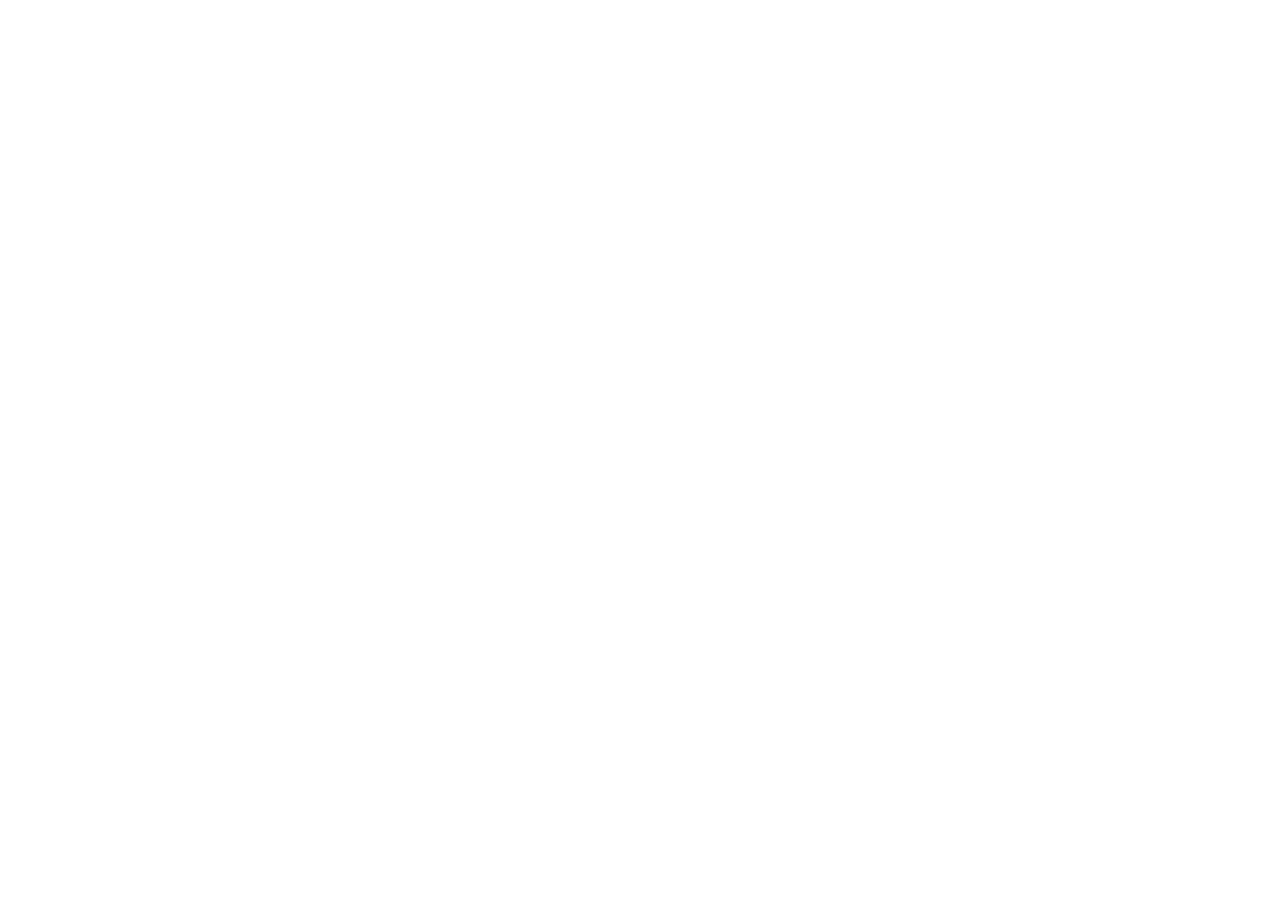
==== index.html @ 8b29c740 "Commit para iniciar o projeto portifólio" ====
<!DOCTYPE html>
<html lang="pt-br">

<head>
    <meta charset="UTF-8">
    <meta http-equiv="X-UA-Compatible" content="IE=edge">
    <meta name="viewport" content="width=device-width, initial-scale=1.0">
    <link rel="stylesheet" href="css/style.css">
    <title>Portifólio</title>
</head>

<body>


    <script src="js/script.js"></script>
</body>

</html>
---- css/style.css ----
@import url('https://fonts.googleapis.com/css2?family=Montserrat:ital,wght@0,100;0,200;0,300;0,400;0,500;0,600;0,700;0,800;0,900;1,100;1,200;1,300;1,400;1,500;1,600;1,700;1,800;1,900&family=New+Tegomin&family=Roboto:ital,wght@0,100;0,300;0,400;0,500;0,700;0,900;1,100;1,300;1,400;1,500;1,700;1,900&display=swap');
@import url('https://fonts.googleapis.com/css2?family=Josefin+Slab:ital,wght@0,100;0,200;0,300;0,400;0,500;0,600;0,700;1,100;1,200;1,300;1,400;1,500;1,600;1,700&display=swap');
@import url("https://cdnjs.cloudflare.com/ajax/libs/font-awesome/5.15.3/css/all.min.css");
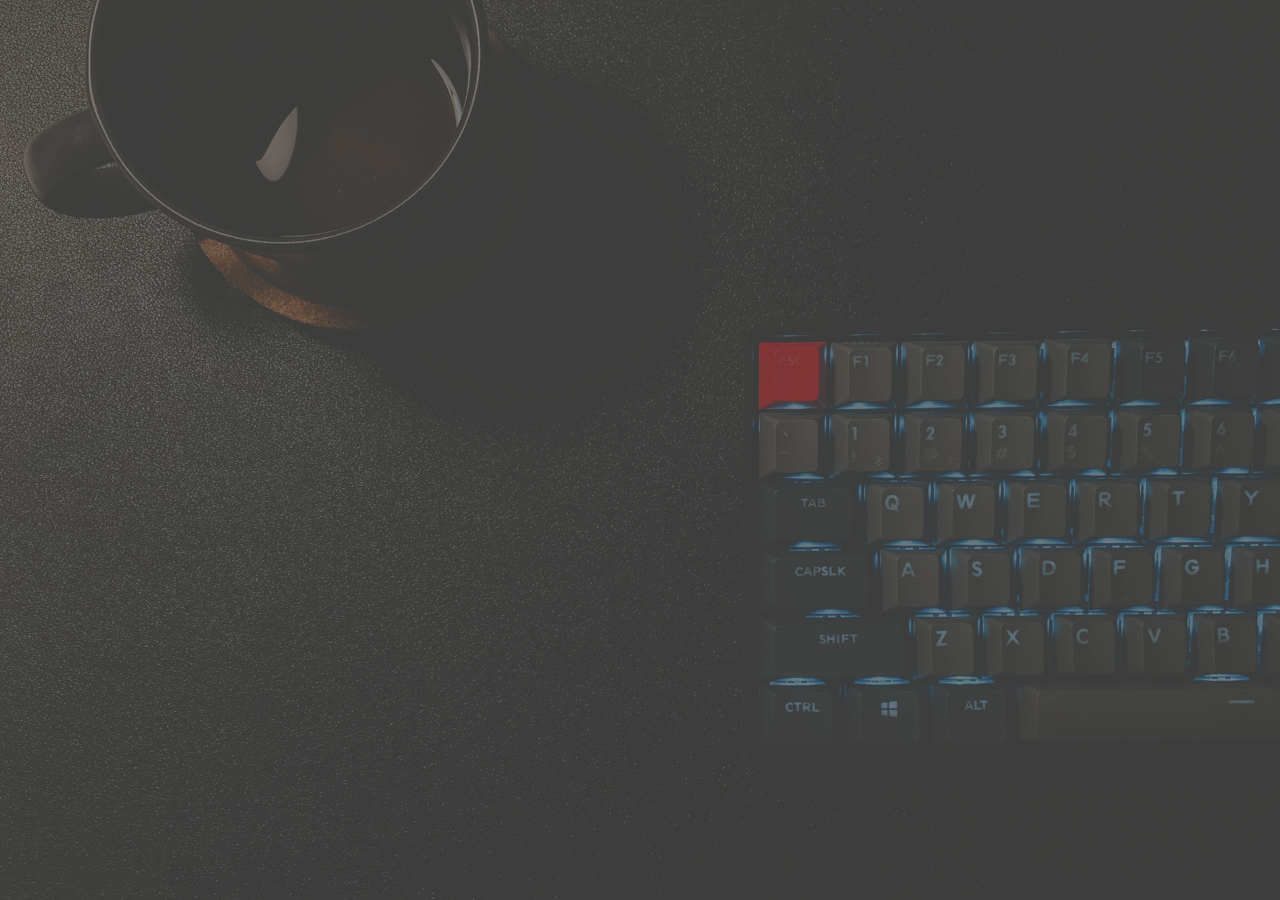
==== commit bfce64db: ":package: header" ====
--- a/index.html
+++ b/index.html
@@ -5,11 +5,34 @@
     <meta charset="UTF-8">
     <meta http-equiv="X-UA-Compatible" content="IE=edge">
     <meta name="viewport" content="width=device-width, initial-scale=1.0">
-    <link rel="stylesheet" href="css/style.css">
-    <title>Portifólio</title>
+    <link rel="stylesheet" href="./css/style.css">
+    <link rel="apple-touch-icon" sizes="180x180" href="img/apple-touch-icon.png">
+    <link rel="icon" type="image/png" sizes="32x32" href="img/favicon-32x32.png">
+    <link rel="icon" type="image/png" sizes="16x16" href="img/favicon-16x16.png">
+    <link rel="manifest" href="/site.webmanifest">
+
+    <title>Portfólio</title>
 </head>
 
 <body>
+
+    <div class="container">
+
+        <header>
+
+            <div class="img_wrapper">
+                <img src="img/bg.jpg" alt="">
+            </div>
+            <div class="banner">
+                <h1>Apresentação de aprendizado <br> em Front End</h1>
+                <p>Willian Axl</p>
+                <button>Saiba mais</button>
+            </div>
+
+
+        </header>
+
+    </div>
 
 
     <script src="js/script.js"></script>
--- a/css/style.css
+++ b/css/style.css
@@ -1,3 +1,130 @@
 @import url('https://fonts.googleapis.com/css2?family=Montserrat:ital,wght@0,100;0,200;0,300;0,400;0,500;0,600;0,700;0,800;0,900;1,100;1,200;1,300;1,400;1,500;1,600;1,700;1,800;1,900&family=New+Tegomin&family=Roboto:ital,wght@0,100;0,300;0,400;0,500;0,700;0,900;1,100;1,300;1,400;1,500;1,700;1,900&display=swap');
 @import url('https://fonts.googleapis.com/css2?family=Josefin+Slab:ital,wght@0,100;0,200;0,300;0,400;0,500;0,600;0,700;1,100;1,200;1,300;1,400;1,500;1,600;1,700&display=swap');
-@import url("https://cdnjs.cloudflare.com/ajax/libs/font-awesome/5.15.3/css/all.min.css");+@import url("https://cdnjs.cloudflare.com/ajax/libs/font-awesome/5.15.3/css/all.min.css");
+* {
+    margin: 0;
+    padding: 0;
+}
+
+body {
+    font-size: 12px;
+}
+
+header {
+    width: 100%;
+    height: 100vh;
+    overflow: hidden;
+    position: relative;
+}
+
+.img_wrapper {
+    width: 100%;
+    height: 100%;
+    overflow: hidden;
+    background-color: rgba(0, 0, 0, 0.7);
+}
+
+.img_wrapper img {
+    width: 100%;
+    height: 100%;
+    object-fit: cover;
+    opacity: 0.3;
+    animation: zoom 30s;
+    -webkit-animation: zoom 30s;
+}
+
+@keyframes zoom {
+    0% {
+        transform: scale(1.3);
+        -webkit-transform: scale(1.3);
+        -moz-transform: scale(1.3);
+        -ms-transform: scale(1.3);
+        -o-transform: scale(1.3);
+    }
+    100% {
+        transform: scale(1);
+        -webkit-transform: scale(1);
+        -moz-transform: scale(1);
+        -ms-transform: scale(1);
+        -o-transform: scale(1);
+    }
+}
+
+.banner {
+    position: absolute;
+    top: 35%;
+    left: 9%;
+}
+
+.banner h1 {
+    color: #fff;
+    font-size: 2.6rem;
+    font-family: "Montserrat", serif;
+    font-weight: 200;
+    text-shadow: .2rem .2rem .5px rgba(0, 0, 0, .4);
+    margin-bottom: 1.5rem;
+    opacity: 0;
+    animation: subir_info 1s 0.5s forwards;
+    -webkit-animation: subir_info 1s 0.5s forwards;
+}
+
+.banner p {
+    font-family: "Roboto", serif;
+    font-size: 2rem;
+    color: #fff;
+    text-shadow: .1rem .1rem rgba(0, 0, 0, .6);
+    font-weight: 350;
+    margin-bottom: 1.4em;
+    opacity: 0;
+    animation: subir_info 1s 0.7s forwards;
+    -webkit-animation: subir_info 1s 0.7s forwards;
+}
+
+.banner button {
+    font-family: "Josefin", serif;
+    color: #fff;
+    opacity: 0;
+    background: #536976;
+    /*fallbackforoldbrowsers*/
+    background: -webkit-linear-gradient(to right, #536976, #292E49);
+    /*Chrome10-25,Safari5.1-6*/
+    background: linear-gradient(to right, #536976, #292E49);
+    /*W3C,IE10+/Edge,Firefox16+,Chrome26+,Opera12+,Safari7+*/
+    padding: 1rem 3.4rem;
+    border: none;
+    font-size: 1.2rem;
+    text-transform: uppercase;
+    letter-spacing: .1rem;
+    border-radius: 5px;
+    -webkit-border-radius: 5px;
+    -moz-border-radius: 5px;
+    -ms-border-radius: 5px;
+    -o-border-radius: 5px;
+    cursor: pointer;
+    animation: subir_info 1s 0.9s forwards;
+    -webkit-animation: subir_info 1s 0.9s forwards;
+}
+
+.banner button:hover {
+    opacity: 0.8;
+    color: #000;
+}
+
+@keyframes subir_info {
+    0% {
+        opacity: 0;
+        transform: translateY(10rem) rotateY(-30deg);
+        -webkit-transform: translateY(10rem) rotateY(-30deg);
+        -moz-transform: translateY(10rem) rotateY(-30deg);
+        -ms-transform: translateY(10rem) rotateY(-30deg);
+        -o-transform: translateY(10rem) rotateY(-30deg);
+    }
+    100% {
+        opacity: 1;
+        transform: translateY(0) rotateY(0deg);
+        -webkit-transform: translateY(0) rotateY();
+        -moz-transform: translateY(0) rotateY();
+        -ms-transform: translateY(0) rotateY();
+        -o-transform: translateY(0) rotateY();
+    }
+}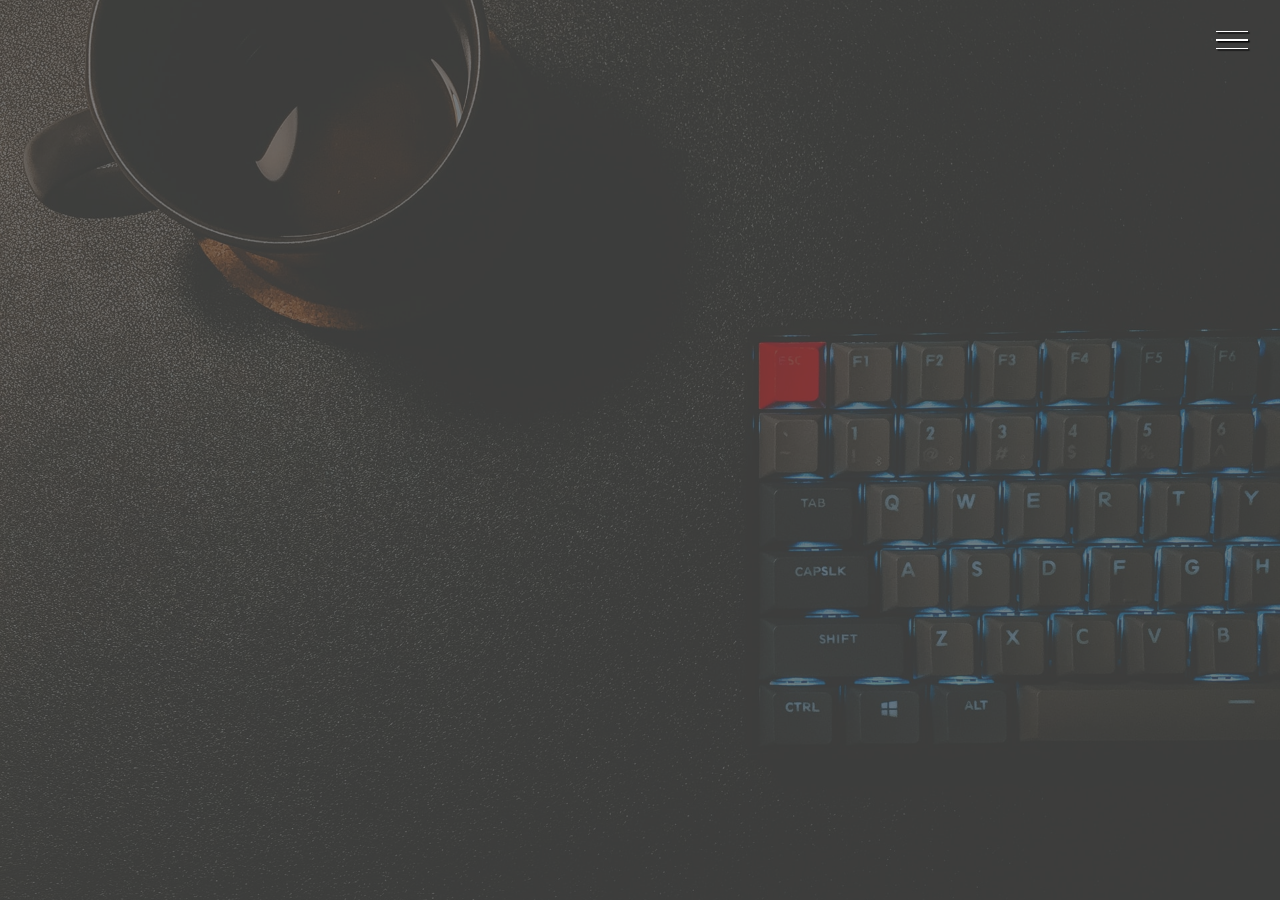
==== commit 64f3f9a1: ":package: Menu side bar" ====
--- a/index.html
+++ b/index.html
@@ -5,7 +5,8 @@
     <meta charset="UTF-8">
     <meta http-equiv="X-UA-Compatible" content="IE=edge">
     <meta name="viewport" content="width=device-width, initial-scale=1.0">
-    <link rel="stylesheet" href="./css/style.css">
+    <link rel="stylesheet" href="./css/header.css">
+    <link rel="stylesheet" href="./css/navegacao_menu.css">
     <link rel="apple-touch-icon" sizes="180x180" href="img/apple-touch-icon.png">
     <link rel="icon" type="image/png" sizes="32x32" href="img/favicon-32x32.png">
     <link rel="icon" type="image/png" sizes="16x16" href="img/favicon-16x16.png">
@@ -18,24 +19,52 @@
 
     <div class="container">
 
+        <div class="hamburguer">
+            <div class="line" id="line1"></div>
+            <div class="line" id="line2"></div>
+            <div class="line" id="line3"></div>
+            <span>Fechar</span>
+        </div>
+
         <header>
 
             <div class="img_wrapper">
                 <img src="img/bg.jpg" alt="">
             </div>
             <div class="banner">
-                <h1>Apresentação de aprendizado <br> em Front End</h1>
+                <div class="titulo">
+                    <h1>Apresentação de aprendizado <br> em Front End</h1>
+                </div>
                 <p>Willian Axl</p>
                 <button>Saiba mais</button>
             </div>
 
+        </header>
 
-        </header>
+        <div class="side_bar">
+            <nav>
+                <ul class="menu">
+                    <li class="menu_item"><a href="#" class="menu_link">Conhecimento</a></li>
+                    <li class="menu_item"><a href="#" class="menu_link">Home</a></li>
+                    <li class="menu_item"><a href="#" class="menu_link">Projetos</a></li>
+                    <li class="menu_item"><a href="#" class="menu_link">Contato</a></li>
+                    <li class="menu_item"><a href="#" class="menu_link">Orçamento</a></li>
+                    <li class="menu_item"><a href="#" class="menu_link">Agradecimentos</a></li>
+                </ul>
+            </nav>
+            <div class="social_media">
+                <a href="#"><i class="fab fa-facebook-square"></i></a>
+                <a href="#"><i class="fab fa-github-square"></i></a>
+                <a href="#"><i class="fab fa-whatsapp-square"></i></a>
+            </div>
+        </div>
 
     </div>
 
 
-    <script src="js/script.js"></script>
+
 </body>
 
+<script src="js/script.js"></script>
+
 </html>--- a/css/header.css
+++ b/css/header.css
@@ -0,0 +1,140 @@
+@import url('https://fonts.googleapis.com/css2?family=Montserrat:ital,wght@0,100;0,200;0,300;0,400;0,500;0,600;0,700;0,800;0,900;1,100;1,200;1,300;1,400;1,500;1,600;1,700;1,800;1,900&family=New+Tegomin&family=Roboto:ital,wght@0,100;0,300;0,400;0,500;0,700;0,900;1,100;1,300;1,400;1,500;1,700;1,900&display=swap');
+@import url('https://fonts.googleapis.com/css2?family=Josefin+Slab:ital,wght@0,100;0,200;0,300;0,400;0,500;0,600;0,700;1,100;1,200;1,300;1,400;1,500;1,600;1,700&display=swap');
+@import url("https://cdnjs.cloudflare.com/ajax/libs/font-awesome/5.15.3/css/all.min.css");
+* {
+    margin: 0;
+    padding: 0;
+}
+
+:root {
+    --font-primary: "Montserrat", serif;
+    --font-secundary: "Roboto", serif;
+    --font-action: "Josefin", serif;
+}
+
+body {
+    font-size: 12px;
+}
+
+header {
+    width: 100%;
+    height: 100vh;
+    overflow: hidden;
+    position: relative;
+}
+
+.img_wrapper {
+    width: 100%;
+    height: 100%;
+    overflow: hidden;
+    background-color: rgba(0, 0, 0, 0.7);
+}
+
+.img_wrapper img {
+    width: 100%;
+    height: 100%;
+    object-fit: cover;
+    opacity: 0.3;
+    animation: zoom 30s;
+    -webkit-animation: zoom 30s;
+}
+
+@keyframes zoom {
+    0% {
+        transform: scale(1.3);
+        -webkit-transform: scale(1.3);
+        -moz-transform: scale(1.3);
+        -ms-transform: scale(1.3);
+        -o-transform: scale(1.3);
+    }
+    100% {
+        transform: scale(1);
+        -webkit-transform: scale(1);
+        -moz-transform: scale(1);
+        -ms-transform: scale(1);
+        -o-transform: scale(1);
+    }
+}
+
+.banner {
+    position: absolute;
+    top: 35%;
+    left: 9%;
+}
+
+.banner h1 {
+    color: #fff;
+    font-size: 2.6rem;
+    font-family: var(--font-primary);
+    font-weight: 200;
+    text-shadow: .2rem .2rem .5px rgba(0, 0, 0, .4);
+    margin-bottom: 1.5rem;
+    opacity: 0;
+    animation: subir_info 1.4s 0.5s forwards;
+    -webkit-animation: subir_info 1.4s 0.5s forwards;
+}
+
+.titulo {
+    width: 80%;
+}
+
+.banner p {
+    font-family: var(--font-secundary);
+    font-size: 2rem;
+    color: #fff;
+    text-shadow: .1rem .1rem rgba(0, 0, 0, .6);
+    font-weight: 350;
+    margin-bottom: 1.4em;
+    opacity: 0;
+    animation: subir_info 1.4s 0.7s forwards;
+    -webkit-animation: subir_info 1.4s 0.7s forwards;
+}
+
+.banner button {
+    font-family: var(--font-action);
+    color: #fff;
+    opacity: 0;
+    background: #536976;
+    /*fallbackforoldbrowsers*/
+    background: -webkit-linear-gradient(to right, #536976, #292E49);
+    /*Chrome10-25,Safari5.1-6*/
+    background: linear-gradient(to right, #536976, #292E49);
+    /*W3C,IE10+/Edge,Firefox16+,Chrome26+,Opera12+,Safari7+*/
+    padding: 1rem 3.4rem;
+    border: none;
+    font-size: 1.2rem;
+    text-transform: uppercase;
+    letter-spacing: .1rem;
+    border-radius: 5px;
+    -webkit-border-radius: 5px;
+    -moz-border-radius: 5px;
+    -ms-border-radius: 5px;
+    -o-border-radius: 5px;
+    cursor: pointer;
+    animation: subir_info 1.4s 0.9s forwards;
+    -webkit-animation: subir_info 1.4s 0.9s forwards;
+}
+
+.banner button:hover {
+    opacity: 0.8;
+    color: #000;
+}
+
+@keyframes subir_info {
+    0% {
+        opacity: 0;
+        transform: translateY(10rem) rotateY(-30deg);
+        -webkit-transform: translateY(10rem) rotateY(-30deg);
+        -moz-transform: translateY(10rem) rotateY(-30deg);
+        -ms-transform: translateY(10rem) rotateY(-30deg);
+        -o-transform: translateY(10rem) rotateY(-30deg);
+    }
+    100% {
+        opacity: 1;
+        transform: translateY(0) rotateY(0deg);
+        -webkit-transform: translateY(0) rotateY();
+        -moz-transform: translateY(0) rotateY();
+        -ms-transform: translateY(0) rotateY();
+        -o-transform: translateY(0) rotateY();
+    }
+}--- a/css/navegacao_menu.css
+++ b/css/navegacao_menu.css
@@ -0,0 +1,208 @@
+@import url('https://fonts.googleapis.com/css2?family=Montserrat:ital,wght@0,100;0,200;0,300;0,400;0,500;0,600;0,700;0,800;0,900;1,100;1,200;1,300;1,400;1,500;1,600;1,700;1,800;1,900&family=New+Tegomin&family=Roboto:ital,wght@0,100;0,300;0,400;0,500;0,700;0,900;1,100;1,300;1,400;1,500;1,700;1,900&display=swap');
+@import url('https://fonts.googleapis.com/css2?family=Josefin+Slab:ital,wght@0,100;0,200;0,300;0,400;0,500;0,600;0,700;1,100;1,200;1,300;1,400;1,500;1,600;1,700&display=swap');
+@import url("https://cdnjs.cloudflare.com/ajax/libs/font-awesome/5.15.3/css/all.min.css");
+* {
+    margin: 0;
+    padding: 0;
+    list-style: none;
+    text-decoration: none;
+}
+
+:root {
+    --font-primary: "Montserrat", serif;
+    --font-secundary: "Roboto", serif;
+    --font-action: "Josefin", serif;
+}
+
+body {
+    font-size: 12px;
+}
+
+.hamburguer {
+    /*background-color: red;
+    */
+    width: 2rem;
+    height: 2rem;
+    position: fixed;
+    z-index: 99;
+    right: 2rem;
+    top: 1.5rem;
+    display: flex;
+    flex-direction: column;
+    justify-content: space-evenly;
+    cursor: pointer;
+    transition: all 1.7s;
+    -webkit-transition: all 1.7s;
+    -moz-transition: all 1.7s;
+    -ms-transition: all 1.7s;
+    -o-transition: all 1.7s;
+}
+
+.abrir-menu .hamburguer {
+    right: 16rem;
+    transition: all 1.7s;
+    -webkit-transition: all 1.7s;
+    -moz-transition: all 1.7s;
+    -ms-transition: all 1.7s;
+    -o-transition: all 1.7s;
+}
+
+.hamburguer span {
+    position: absolute;
+    left: 3rem;
+    height: 2rem;
+    width: 4rem;
+    display: flex;
+    justify-content: center;
+    align-items: center;
+    background-color: #3E4C60;
+    color: #fff;
+    font-family: var(--font-action);
+    visibility: hidden;
+}
+
+.hamburguer span::before {
+    content: "";
+    position: absolute;
+    border-right: .5rem solid #3E4C60;
+    border-left: .5rem solid transparent;
+    border-top: .5rem solid transparent;
+    border-bottom: .5rem solid transparent;
+    left: -1rem;
+}
+
+.abrir-menu .hamburguer:hover span {
+    visibility: visible;
+}
+
+.line {
+    width: 100%;
+    height: .1rem;
+    background-color: #fff;
+    box-shadow: 0.1rem 0.1rem 1px;
+    transition: all 1.6s;
+    -webkit-transition: all 1.6s;
+    -moz-transition: all 1.6s;
+    -ms-transition: all 1.6s;
+    -o-transition: all 1.6s;
+}
+
+.abrir-menu #line1 {
+    transform: rotate(45deg) translate(.3rem, .5rem);
+    -webkit-transform: rotate(45deg) translate(.3rem, .5rem);
+    -moz-transform: rotate(45deg) translate(.3rem, .5rem);
+    -ms-transform: rotate(45deg) translate(.3rem, .5rem);
+    -o-transform: rotate(45deg) translate(.3rem, .5rem);
+}
+
+.abrir-menu #line2 {
+    opacity: 0;
+    visibility: hidden;
+}
+
+.abrir-menu #line3 {
+    transform: rotate(-45deg) translate(.3rem, -.4rem);
+    -webkit-transform: rotate(-45deg) translate(.3rem, -.4rem);
+    -moz-transform: rotate(-45deg) translate(.3rem, -.4rem);
+    -ms-transform: rotate(-45deg) translate(.3rem, -.4rem);
+    -o-transform: rotate(-45deg) translate(.3rem, -.4rem);
+}
+
+.side_bar {
+    width: 20rem;
+    height: 100vh;
+    background-color: rgba(90, 88, 88, 0.795);
+    position: fixed;
+    top: .2rem;
+    right: -21rem;
+    transition: all 1.8s;
+    -webkit-transition: all 1.8s;
+    -moz-transition: all 1.8s;
+    -ms-transition: all 1.8s;
+    -o-transition: all 1.8s;
+}
+
+.abrir-menu .side_bar {
+    color: #fff;
+    right: .4rem;
+    transition: 1.8s;
+    -webkit-transition: 1.8s;
+    -moz-transition: 1.8s;
+    -ms-transition: 1.8s;
+    -o-transition: 1.8s;
+}
+
+.menu {
+    position: absolute;
+    top: 45%;
+    left: 50%;
+    transform: translate(-50%, -50%);
+    -webkit-transform: translate(-50%, -50%);
+    -moz-transform: translate(-50%, -50%);
+    -ms-transform: translate(-50%, -50%);
+    -o-transform: translate(-50%, -50%);
+}
+
+.menu_item {
+    text-align: center;
+    margin-bottom: .5rem;
+}
+
+.menu_link {
+    font-family: var(--font-action);
+    color: rgb(192, 180, 180);
+    font-size: 2rem;
+    letter-spacing: .1rem;
+    transition: color 1s;
+    -webkit-transition: color 1s;
+    -moz-transition: color 1s;
+    -ms-transition: color 1s;
+    -o-transition: color 1s;
+}
+
+.menu_link:hover {
+    color: #2A2F4A;
+}
+
+.social_media {
+    position: absolute;
+    bottom: 2rem;
+    width: 100%;
+    display: flex;
+    justify-content: space-around;
+}
+
+.social_media i {
+    width: 5rem;
+    height: 5rem;
+    font-size: 2.6rem;
+    justify-content: center;
+    text-align: center;
+    border-radius: 50%;
+    -webkit-border-radius: 50%;
+    -moz-border-radius: 50%;
+    -ms-border-radius: 50%;
+    -o-border-radius: 50%;
+}
+
+i.fab.fa-whatsapp-square {
+    color: #4CCB5A;
+}
+
+i.fab.fa-github-square {
+    color: #302F2F;
+}
+
+i.fab.fa-facebook-square {
+    color: #1670E7;
+}
+
+.social_media i:hover {
+    color: #fff;
+    font-size: 3.7rem;
+    transition: font-size 1s;
+    -webkit-transition: font-size 1s;
+    -moz-transition: font-size 1s;
+    -ms-transition: font-size 1s;
+    -o-transition: font-size 1s;
+}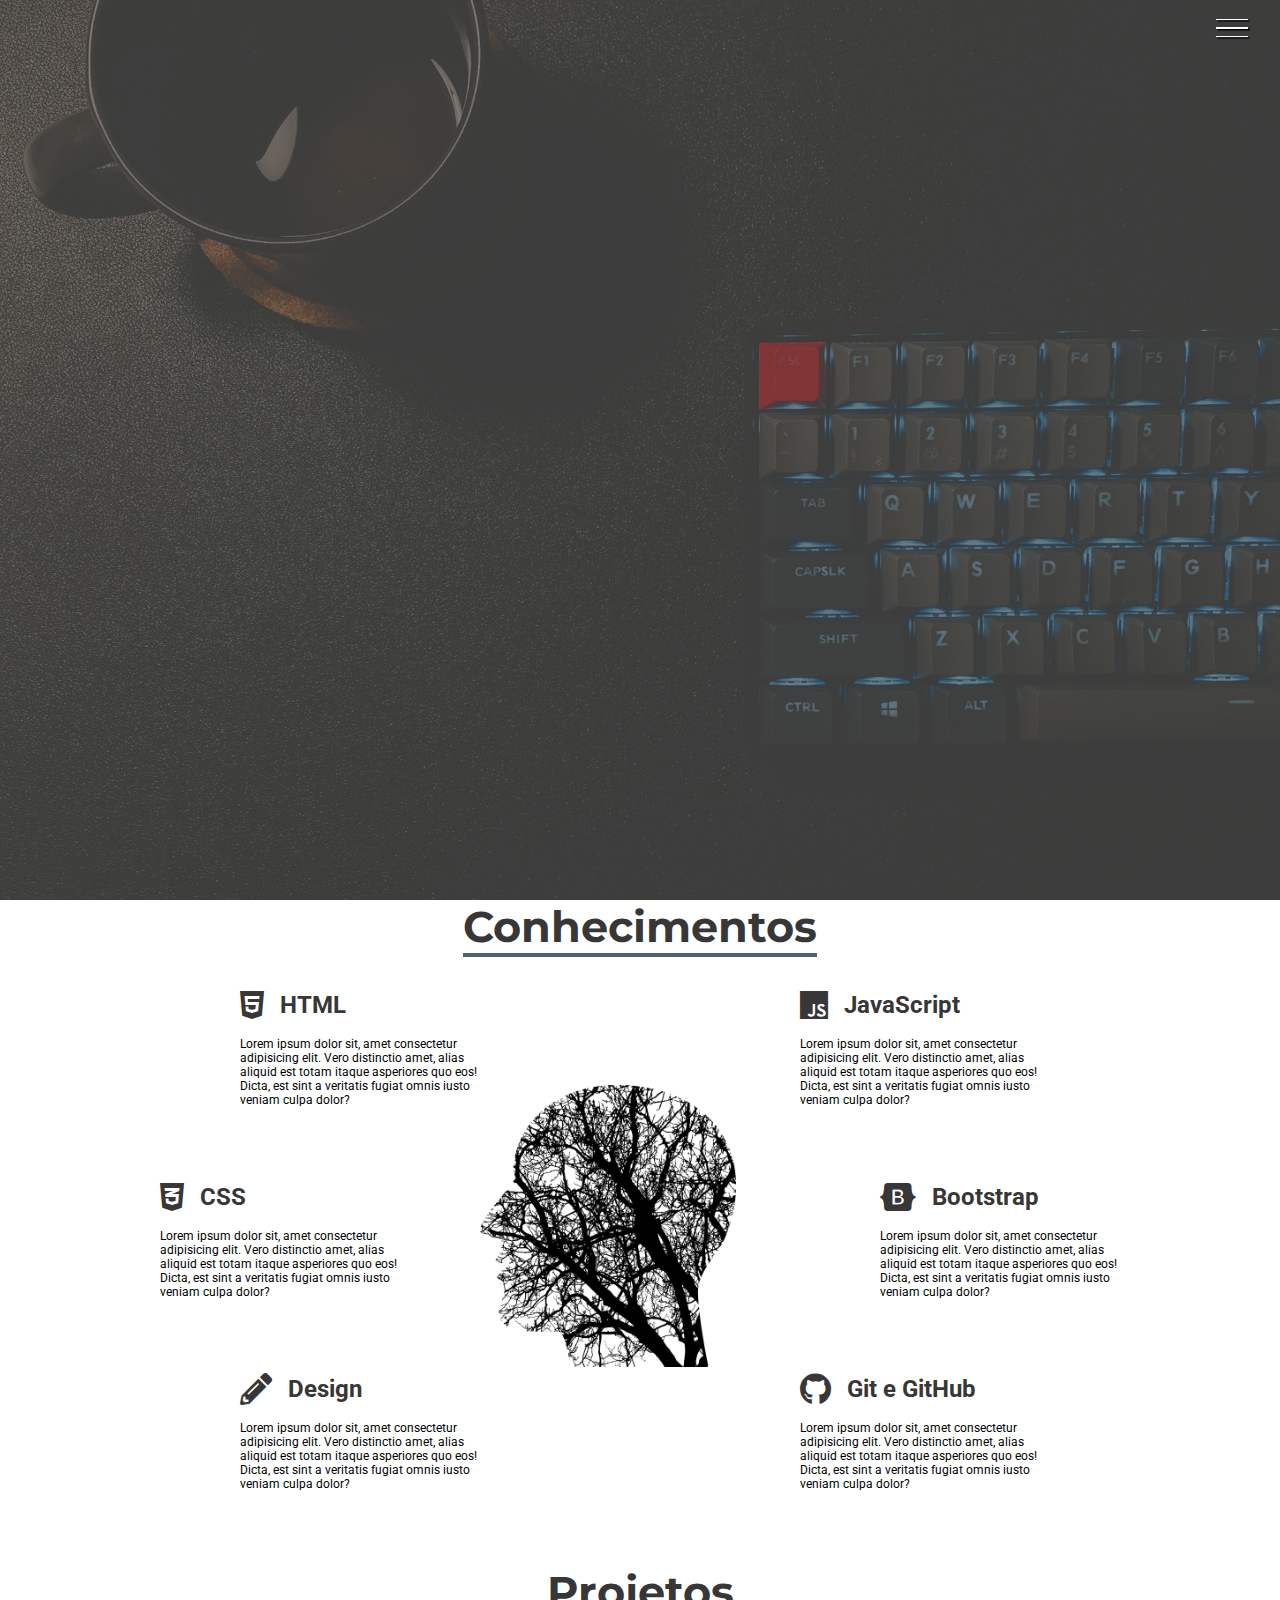
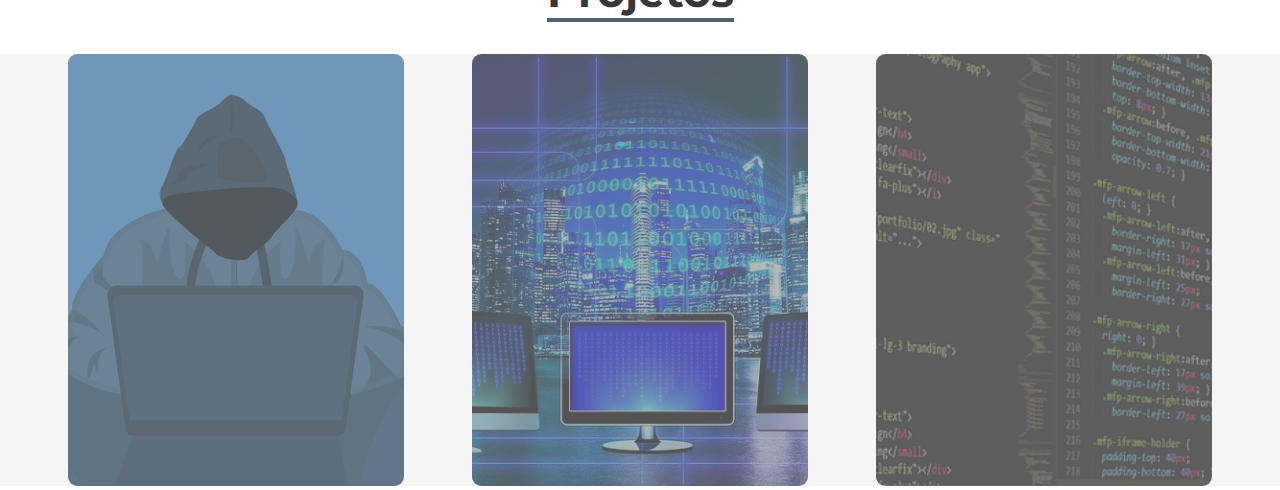
==== commit fcb8d69f: ":packege: Projetos" ====
--- a/index.html
+++ b/index.html
@@ -7,6 +7,8 @@
     <meta name="viewport" content="width=device-width, initial-scale=1.0">
     <link rel="stylesheet" href="./css/header.css">
     <link rel="stylesheet" href="./css/navegacao_menu.css">
+    <link rel="stylesheet" href="./css/conhecimento.css">
+    <link rel="stylesheet" href="./css/projeto.css">
     <link rel="apple-touch-icon" sizes="180x180" href="img/apple-touch-icon.png">
     <link rel="icon" type="image/png" sizes="32x32" href="img/favicon-32x32.png">
     <link rel="icon" type="image/png" sizes="16x16" href="img/favicon-16x16.png">
@@ -25,46 +27,192 @@
             <div class="line" id="line3"></div>
             <span>Fechar</span>
         </div>
+        <!--End .hamburguer-->
 
         <header>
 
-            <div class="img_wrapper">
+            <div class="img-wrapper">
                 <img src="img/bg.jpg" alt="">
             </div>
+            <!--End .img_wrapper-->
             <div class="banner">
                 <div class="titulo">
                     <h1>Apresentação de aprendizado <br> em Front End</h1>
                 </div>
+                <!--End .titulo-->
                 <p>Willian Axl</p>
                 <button>Saiba mais</button>
             </div>
+            <!--End .banner-->
 
         </header>
 
-        <div class="side_bar">
+        <aside class="side-bar">
             <nav>
                 <ul class="menu">
-                    <li class="menu_item"><a href="#" class="menu_link">Conhecimento</a></li>
-                    <li class="menu_item"><a href="#" class="menu_link">Home</a></li>
-                    <li class="menu_item"><a href="#" class="menu_link">Projetos</a></li>
-                    <li class="menu_item"><a href="#" class="menu_link">Contato</a></li>
-                    <li class="menu_item"><a href="#" class="menu_link">Orçamento</a></li>
-                    <li class="menu_item"><a href="#" class="menu_link">Agradecimentos</a></li>
+                    <li class="menu-item"><a href="#" class="menu-link">Home</a></li>
+                    <li class="menu-item"><a href="#" class="menu-link">Conhecimento</a></li>
+                    <li class="menu-item"><a href="#" class="menu-link">Projetos</a></li>
+                    <li class="menu-item"><a href="#" class="menu-link">Contato</a></li>
+                    <li class="menu-item"><a href="#" class="menu-link">Orçamento</a></li>
+                    <li class="menu-item"><a href="#" class="menu-link">Agradecimentos</a></li>
                 </ul>
+                <!--End .menu-->
             </nav>
-            <div class="social_media">
+            <div class="social-media">
                 <a href="#"><i class="fab fa-facebook-square"></i></a>
                 <a href="#"><i class="fab fa-github-square"></i></a>
                 <a href="#"><i class="fab fa-whatsapp-square"></i></a>
             </div>
-        </div>
+            <!--End .social_media-->
+
+        </aside>
+        <!--End .side_bar-->
+
+        <section class="sessao-conhecimento">
+            <div class="sessao-header">
+                <h1>Conhecimentos</h1>
+            </div>
+            <!--End .sessao-header-->
+            <div class="conhecimentos">
+                <div class="conhecimento">
+                    <div class="conhecimento-header">
+                        <i class="fab fa-html5"></i>
+                        <h3>HTML</h3>
+                    </div>
+                    <!--End .conhecimento-header-->
+                    <div class="conhecimento-text">
+                        <p>Lorem ipsum dolor sit, amet consectetur adipisicing elit. Vero distinctio amet, alias aliquid est totam itaque asperiores quo eos! Dicta, est sint a veritatis fugiat omnis iusto veniam culpa dolor?</p>
+                    </div>
+                    <!--End .conhecimento-text-->
+                </div>
+                <!--End .conhecimento-->
+                <div class="conhecimento">
+                    <div class="conhecimento-header">
+                        <i class="fab fa-css3-alt"></i>
+                        <h3>CSS</h3>
+                    </div>
+                    <!--End .conhecimento-header-->
+                    <div class="conhecimento-text">
+                        <p>Lorem ipsum dolor sit, amet consectetur adipisicing elit. Vero distinctio amet, alias aliquid est totam itaque asperiores quo eos! Dicta, est sint a veritatis fugiat omnis iusto veniam culpa dolor?</p>
+                    </div>
+                    <!--End .conhecimento-text-->
+                </div>
+                <!--End .conhecimento-->
+                <div class="conhecimento">
+                    <div class="conhecimento-header">
+                        <i class="fas fa-pencil-alt"></i>
+                        <h3>Design</h3>
+                    </div>
+                    <!--End .conhecimento-header-->
+                    <div class="conhecimento-text">
+                        <p>Lorem ipsum dolor sit, amet consectetur adipisicing elit. Vero distinctio amet, alias aliquid est totam itaque asperiores quo eos! Dicta, est sint a veritatis fugiat omnis iusto veniam culpa dolor?</p>
+                    </div>
+                </div>
+                <!--End .conhecimento-->
+                <div class="conhecimento">
+                    <div class="conhecimento-header">
+                        <i class="fab fa-js"></i>
+                        <h3>JavaScript</h3>
+                    </div>
+                    <!--End .conhecimento-header-->
+                    <div class="conhecimento-text">
+                        <p>Lorem ipsum dolor sit, amet consectetur adipisicing elit. Vero distinctio amet, alias aliquid est totam itaque asperiores quo eos! Dicta, est sint a veritatis fugiat omnis iusto veniam culpa dolor?</p>
+                    </div>
+                </div>
+                <!--End .conhecimento-->
+                <div class="conhecimento">
+                    <div class="conhecimento-header">
+                        <i class="fab fa-bootstrap"></i>
+                        <h3>Bootstrap</h3>
+                    </div>
+                    <!--End .conhecimento-header-->
+                    <div class="conhecimento-text">
+                        <p>Lorem ipsum dolor sit, amet consectetur adipisicing elit. Vero distinctio amet, alias aliquid est totam itaque asperiores quo eos! Dicta, est sint a veritatis fugiat omnis iusto veniam culpa dolor?</p>
+                    </div>
+                </div>
+                <!--End .conhecimento-->
+                <div class="conhecimento">
+                    <div class="conhecimento-header">
+                        <i class="fab fa-github"></i>
+                        <h3>Git e GitHub</h3>
+                    </div>
+                    <!--End .conhecimento-header-->
+                    <div class="conhecimento-text">
+                        <p>Lorem ipsum dolor sit, amet consectetur adipisicing elit. Vero distinctio amet, alias aliquid est totam itaque asperiores quo eos! Dicta, est sint a veritatis fugiat omnis iusto veniam culpa dolor?</p>
+                    </div>
+                </div>
+                <!--End .conhecimento-->
+                <div class="conhecimento-img-wrapper">
+                    <img src="./img/conhecimento1.png" alt="Conhecimento">
+                </div>
+                <!--End .conhecimento-img-wrapper-->
+            </div>
+            <!--End .conhecimentos-->
+        </section>
+        <!--End .sessao-conhecimento-->
+
+        <section class="sessao-projetos">
+            <div class="sessao-header">
+                <h1>Projetos</h1>
+            </div>
+            <!--End .sessao-header-->
+            <div class="projetos">
+                <div class="card">
+                    <div class="card-img-wrapper">
+                        <img src="./img/proj1.2.png" alt="Ilustrando meu desenvolvimento">
+                    </div>
+                    <!--End .card-img-wrapper-->
+                    <div class="card-info">
+                        <h2>Dedicação</h2>
+                        <h3>HTML, CSS, JS...</h3>
+                        <p>Contrary to popular belief, Lorem Ipsum is not simply random text. It has roots in a piece of classical Latin literature from 45 BC, making it over 2000 years old. Richard McClintock, a Latin professor at Hampden-Sydney Collegein.
+                        </p>
+                        <button>Saiba mais</button>
+                    </div>
+                    <!--End .card-info-->
+                </div>
+                <!--End .card-->
+                <div class="card">
+                    <div class="card-img-wrapper">
+                        <img src="./img/proj2.1.jpg" alt="Oque espero alcançar no futuro">
+                    </div>
+                    <!--End .card-img-wrapper-->
+                    <div class="card-info">
+                        <h2>Futuro</h2>
+                        <h3>FullStack, T.I...</h3>
+                        <p>Contrary to popular belief, Lorem Ipsum is not simply random text. It has roots in a piece of classical Latin literature from 45 BC, making it over 2000 years old. Richard McClintock, a Latin professor at Hampden-Sydney Collegein.
+                        </p>
+                        <button>Saiba mais</button>
+                    </div>
+                    <!--End .card-info-->
+                </div>
+                <!--End .card-->
+                <div class="card">
+                    <div class="card-img-wrapper">
+                        <img src="./img/proj3.1.png" alt="Sempre disposto a evoluir">
+                    </div>
+                    <!--End .card-img-wrapper-->
+                    <div class="card-info">
+                        <h2>Evolução</h2>
+                        <h3>Visualg, C...</h3>
+                        <p>Contrary to popular belief, Lorem Ipsum is not simply random text. It has roots in a piece of classical Latin literature from 45 BC, making it over 2000 years old. Richard McClintock, a Latin professor at Hampden-Sydney Collegein.
+                        </p>
+                        <button>Saiba mais</button>
+                    </div>
+                    <!--End .card-info-->
+                </div>
+                <!--End .card-->
+            </div>
+            <!--End .projetos-->
+        </section>
+        <!--End .sessao-projetos-->
 
     </div>
-
-
+    <!--End .container-->
 
 </body>
 
-<script src="js/script.js"></script>
+<script src="js/abrir_menu.js"></script>
 
 </html>--- a/css/header.css
+++ b/css/header.css
@@ -23,20 +23,20 @@
     position: relative;
 }
 
-.img_wrapper {
+.img-wrapper {
     width: 100%;
     height: 100%;
     overflow: hidden;
     background-color: rgba(0, 0, 0, 0.7);
 }
 
-.img_wrapper img {
+.img-wrapper img {
     width: 100%;
     height: 100%;
     object-fit: cover;
     opacity: 0.3;
-    animation: zoom 30s;
-    -webkit-animation: zoom 30s;
+    animation: zoom 15s infinite alternate;
+    -webkit-animation: zoom 15s infinite alternate;
 }
 
 @keyframes zoom {
--- a/css/navegacao_menu.css
+++ b/css/navegacao_menu.css
@@ -24,9 +24,9 @@
     width: 2rem;
     height: 2rem;
     position: fixed;
-    z-index: 99;
+    z-index: 50000;
     right: 2rem;
-    top: 1.5rem;
+    top: 1em;
     display: flex;
     flex-direction: column;
     justify-content: space-evenly;
@@ -79,7 +79,7 @@
     width: 100%;
     height: .1rem;
     background-color: #fff;
-    box-shadow: 0.1rem 0.1rem 1px;
+    box-shadow: 0.1rem 0.1rem 0.8px;
     transition: all 1.6s;
     -webkit-transition: all 1.6s;
     -moz-transition: all 1.6s;
@@ -108,12 +108,13 @@
     -o-transform: rotate(-45deg) translate(.3rem, -.4rem);
 }
 
-.side_bar {
+.side-bar {
+    z-index: 999;
     width: 20rem;
     height: 100vh;
-    background-color: rgba(90, 88, 88, 0.795);
+    background-color: rgba(245, 6, 6, 0.774);
     position: fixed;
-    top: .2rem;
+    top: 0;
     right: -21rem;
     transition: all 1.8s;
     -webkit-transition: all 1.8s;
@@ -122,7 +123,7 @@
     -o-transition: all 1.8s;
 }
 
-.abrir-menu .side_bar {
+.abrir-menu .side-bar {
     color: #fff;
     right: .4rem;
     transition: 1.8s;
@@ -143,14 +144,14 @@
     -o-transform: translate(-50%, -50%);
 }
 
-.menu_item {
+.menu-item {
     text-align: center;
     margin-bottom: .5rem;
 }
 
-.menu_link {
+.menu-link {
     font-family: var(--font-action);
-    color: rgb(192, 180, 180);
+    color: rgb(0, 0, 0);
     font-size: 2rem;
     letter-spacing: .1rem;
     transition: color 1s;
@@ -158,13 +159,14 @@
     -moz-transition: color 1s;
     -ms-transition: color 1s;
     -o-transition: color 1s;
-}
-
-.menu_link:hover {
-    color: #2A2F4A;
-}
-
-.social_media {
+    z-index: 50000;
+}
+
+.menu-link:hover {
+    color: #fff;
+}
+
+.social-media {
     position: absolute;
     bottom: 2rem;
     width: 100%;
@@ -172,7 +174,7 @@
     justify-content: space-around;
 }
 
-.social_media i {
+.social-media i {
     width: 5rem;
     height: 5rem;
     font-size: 2.6rem;
@@ -197,7 +199,7 @@
     color: #1670E7;
 }
 
-.social_media i:hover {
+.social-media i:hover {
     color: #fff;
     font-size: 3.7rem;
     transition: font-size 1s;
--- a/css/conhecimento.css
+++ b/css/conhecimento.css
@@ -0,0 +1,105 @@
+@import url('https://fonts.googleapis.com/css2?family=Montserrat:ital,wght@0,100;0,200;0,300;0,400;0,500;0,600;0,700;0,800;0,900;1,100;1,200;1,300;1,400;1,500;1,600;1,700;1,800;1,900&family=New+Tegomin&family=Roboto:ital,wght@0,100;0,300;0,400;0,500;0,700;0,900;1,100;1,300;1,400;1,500;1,700;1,900&display=swap');
+@import url('https://fonts.googleapis.com/css2?family=Josefin+Slab:ital,wght@0,100;0,200;0,300;0,400;0,500;0,600;0,700;1,100;1,200;1,300;1,400;1,500;1,600;1,700&display=swap');
+@import url("https://cdnjs.cloudflare.com/ajax/libs/font-awesome/5.15.3/css/all.min.css");
+* {
+    margin: 0;
+    padding: 0;
+    list-style: none;
+    text-decoration: none;
+}
+
+:root {
+    --font-primary: "Montserrat", serif;
+    --font-secundary: "Roboto", serif;
+    --font-action: "Josefin", serif;
+}
+
+body {
+    font-size: 18px;
+}
+
+.sessao-header {
+    display: flex;
+    justify-content: center;
+}
+
+.sessao-header h1 {
+    font-family: var(--font-primary);
+    font-size: 2.7rem;
+    color: rgb(56, 55, 55);
+    border-bottom: 4px solid #4E6270;
+    margin-bottom: 2rem;
+}
+
+.sessao-conhecimentos {
+    background-color: #f8f8f8;
+    opacity: 0.8;
+}
+
+.conhecimentos {
+    display: grid;
+    grid-template-columns: repeat(16, 1fr);
+    grid-template-rows: repeat(6, 6rem);
+}
+
+.conhecimento-header {
+    display: flex;
+    align-items: center;
+    color: rgb(56, 55, 55);
+}
+
+.conhecimento-header i {
+    font-size: 2rem;
+}
+
+.conhecimento-header h3 {
+    font-family: var(--font-secundary);
+    font-size: 1.5rem;
+    padding-left: 1rem;
+}
+
+.conhecimento-text {
+    font-family: var(--font-secundary);
+    margin-top: 1rem;
+}
+
+.conhecimento-img-wrapper {
+    grid-column: 7 /12;
+    grid-row: 2 / 5;
+    width: 64%;
+}
+
+.conhecimento-img-wrapper img {
+    object-fit: cover;
+    width: 100%;
+}
+
+.conhecimento:nth-child(1) {
+    grid-column: 4 / 7;
+    grid-row: 1 / 3;
+}
+
+.conhecimento:nth-child(2) {
+    grid-column: 3 / 6;
+    grid-row: 3 / 5;
+}
+
+.conhecimento:nth-child(3) {
+    grid-column: 4 / 7;
+    grid-row: 5 / -1;
+}
+
+.conhecimento:nth-child(4) {
+    grid-column: 11 / 14;
+    grid-row: 1 / 3;
+}
+
+.conhecimento:nth-child(5) {
+    grid-column: 12 / 15;
+    grid-row: 3 / 5;
+}
+
+.conhecimento:nth-child(6) {
+    grid-column: 11 / 14;
+    grid-row: 5 / -1;
+}--- a/css/projeto.css
+++ b/css/projeto.css
@@ -0,0 +1,121 @@
+@import url('https://fonts.googleapis.com/css2?family=Montserrat:ital,wght@0,100;0,200;0,300;0,400;0,500;0,600;0,700;0,800;0,900;1,100;1,200;1,300;1,400;1,500;1,600;1,700;1,800;1,900&family=New+Tegomin&family=Roboto:ital,wght@0,100;0,300;0,400;0,500;0,700;0,900;1,100;1,300;1,400;1,500;1,700;1,900&display=swap');
+@import url('https://fonts.googleapis.com/css2?family=Josefin+Slab:ital,wght@0,100;0,200;0,300;0,400;0,500;0,600;0,700;1,100;1,200;1,300;1,400;1,500;1,600;1,700&display=swap');
+@import url("https://cdnjs.cloudflare.com/ajax/libs/font-awesome/5.15.3/css/all.min.css");
+* {
+    margin: 0;
+    padding: 0;
+    list-style: none;
+    text-decoration: none;
+}
+
+:root {
+    --font-primary: "Montserrat", serif;
+    --font-secundary: "Roboto", serif;
+    --font-action: "Josefin", serif;
+}
+
+body {
+    font-size: 12px;
+}
+
+.projetos {
+    display: flex;
+    justify-content: space-evenly;
+    background-color: #f5f5f5;
+}
+
+.card {
+    width: 21rem;
+    height: 27rem;
+    transition: all .9s;
+    -webkit-transition: all .9s;
+    -moz-transition: all .9s;
+    -ms-transition: all .9s;
+    -o-transition: all .9s;
+    position: relative;
+}
+
+.card-img-wrapper {
+    width: 100%;
+    height: 100%;
+    background-color: rgba(85, 85, 85, 0.664);
+    border-radius: .6rem;
+    z-index: 1;
+}
+
+.card-img-wrapper img {
+    object-fit: cover;
+    width: 100%;
+    height: 100%;
+    border-radius: .6rem;
+    -webkit-border-radius: .6rem;
+    -moz-border-radius: .6rem;
+    -ms-border-radius: .6rem;
+    -o-border-radius: .6rem;
+    opacity: .4;
+}
+
+.card-info {
+    position: absolute;
+    bottom: 0;
+    padding: 2rem;
+    text-shadow: 0.1rem 0.1rem 0.1rem rgba(255, 255, 255, 0.1);
+    opacity: 0;
+    visibility: hidden;
+    transition: all .6s;
+    -webkit-transition: all .6s;
+    -moz-transition: all .6s;
+    -ms-transition: all .6s;
+    -o-transition: all .6s;
+}
+
+.card-info h2 {
+    font-family: var(--font-primary);
+    font-size: 2rem;
+    font-weight: 500;
+    color: #eee;
+    margin-bottom: 2rem
+}
+
+.card-info h3 {
+    margin-bottom: 1.8rem;
+    font-family: var(--font-secundary);
+    font-weight: 700;
+    font-size: 1.2rem;
+    color: red;
+}
+
+.card-info p {
+    color: black;
+    width: 80%;
+    font-family: var(--font-secundary);
+    font-weight: 450;
+    word-spacing: 0.3rem;
+}
+
+.card-info button {
+    width: 8rem;
+    height: 2.5rem;
+    margin-top: 1.2rem;
+    background: #536976;
+    /*fallbackforoldbrowsers*/
+    background: -webkit-linear-gradient(to right, #536976, #292E49);
+    /*Chrome10-25,Safari5.1-6*/
+    background: linear-gradient(to right, #536976, #292E49);
+    /*W3C,IE10+/Edge,Firefox16+,Chrome26+,Opera12+,Safari7+*/
+    font-family: var(--font-action);
+    font-size: 1.5rem;
+    color: white;
+    border: none;
+    border-radius: .6rem;
+    -webkit-border-radius: .6rem;
+    -moz-border-radius: .6rem;
+    -ms-border-radius: .6rem;
+    -o-border-radius: .6rem;
+}
+
+.card:hover .card-info {
+    bottom: 2.3rem;
+    opacity: 1;
+    visibility: visible;
+}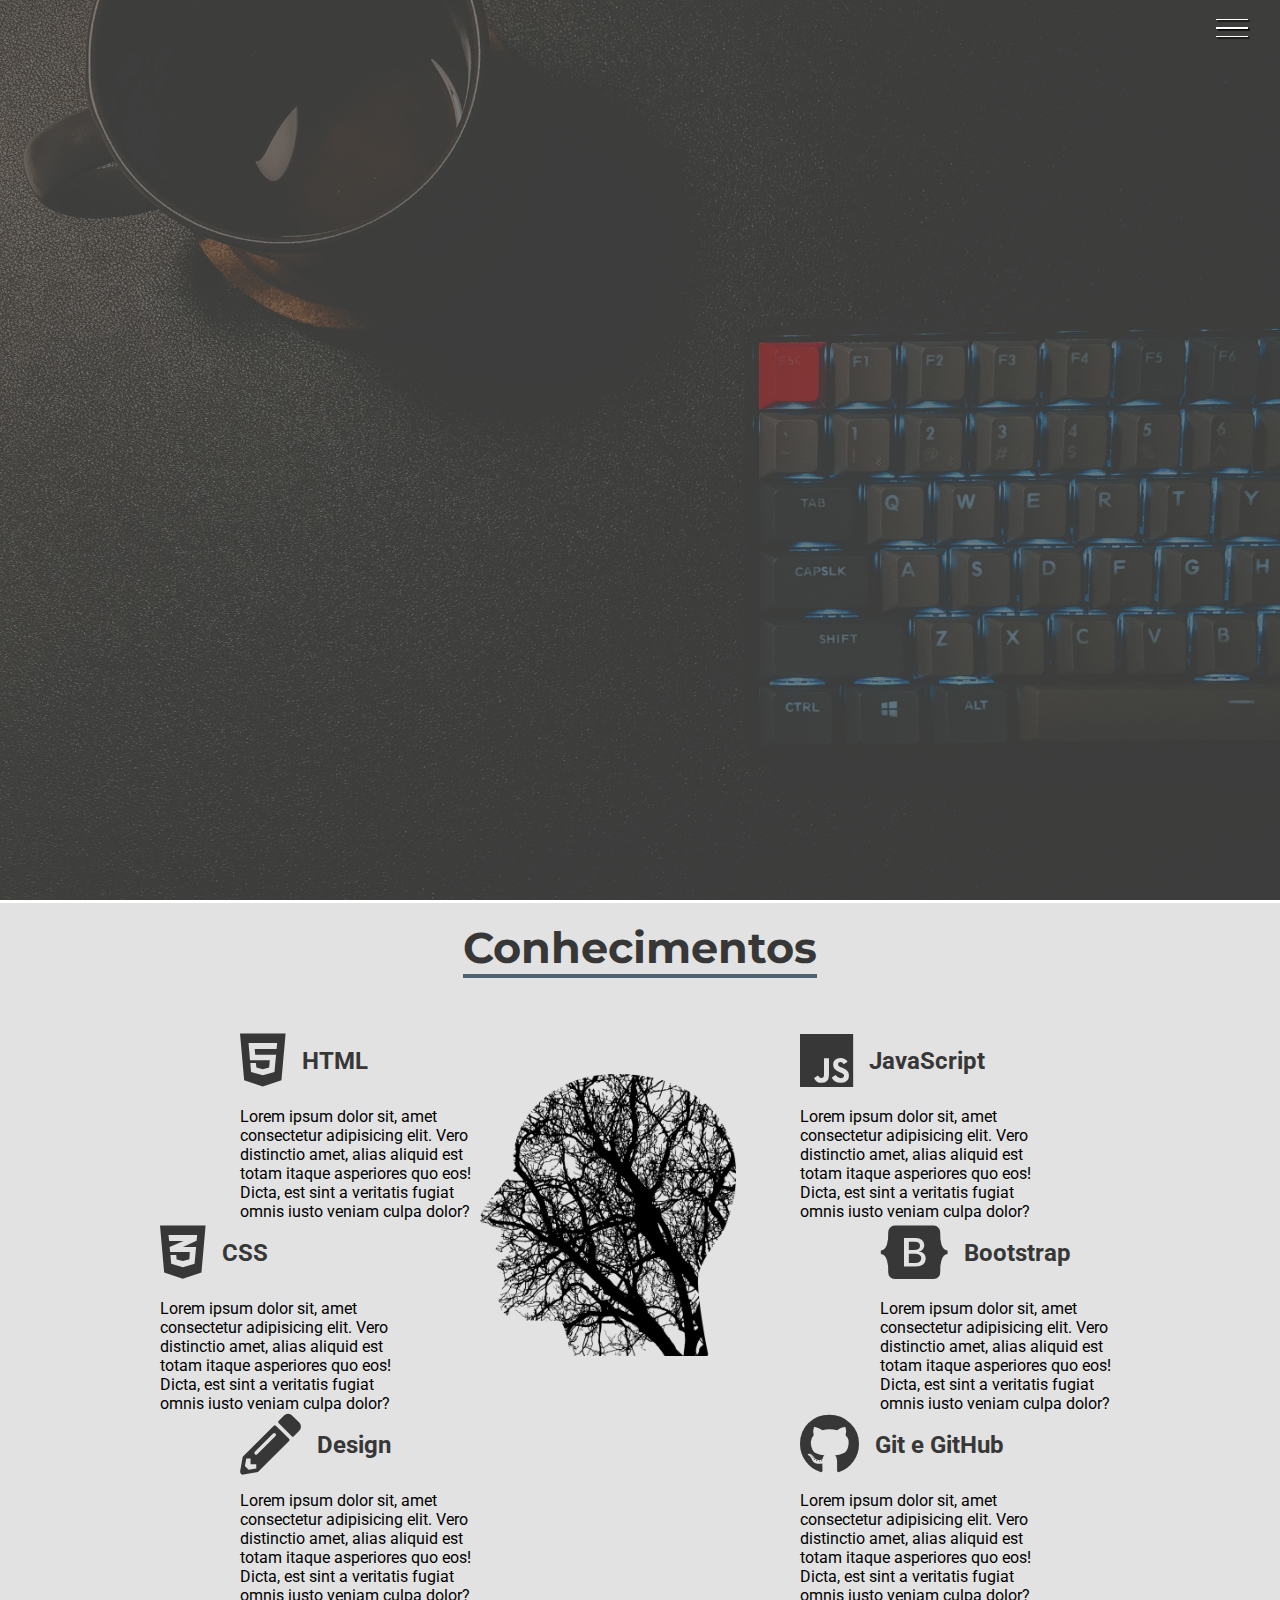
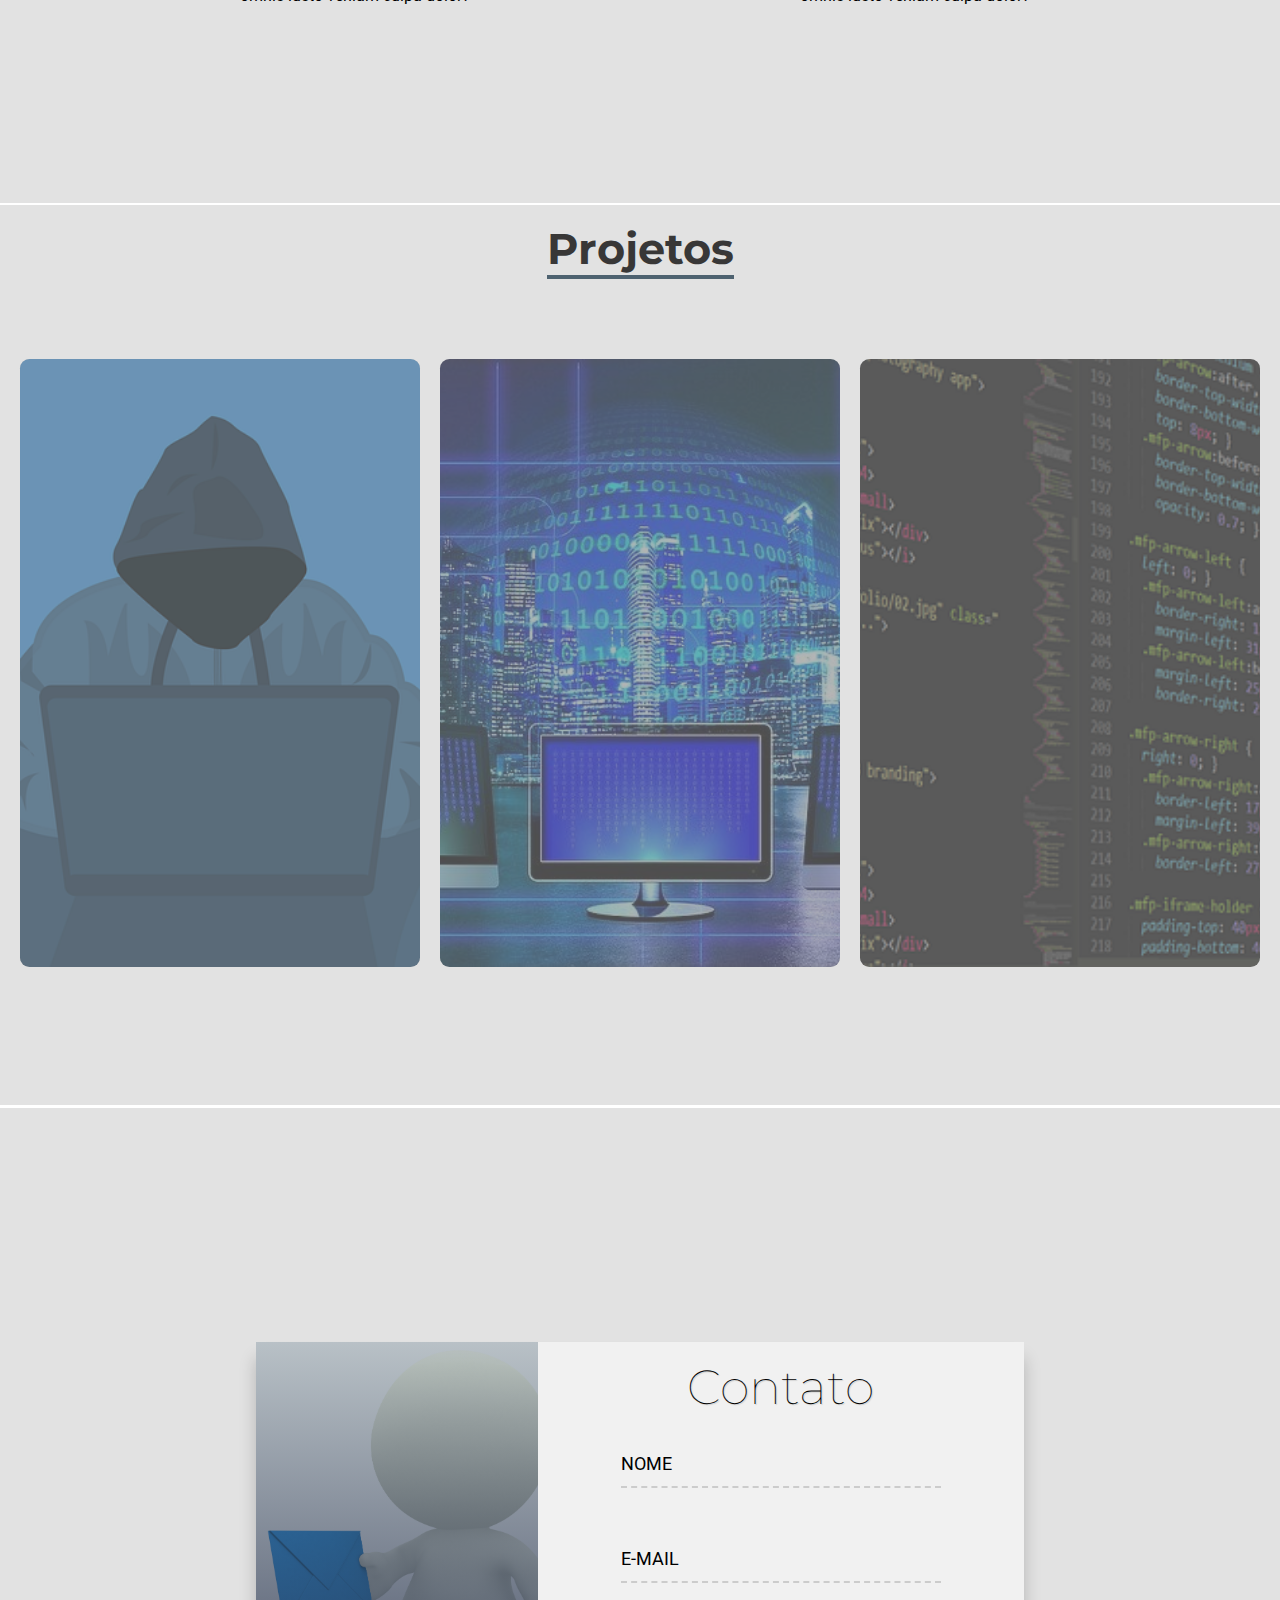
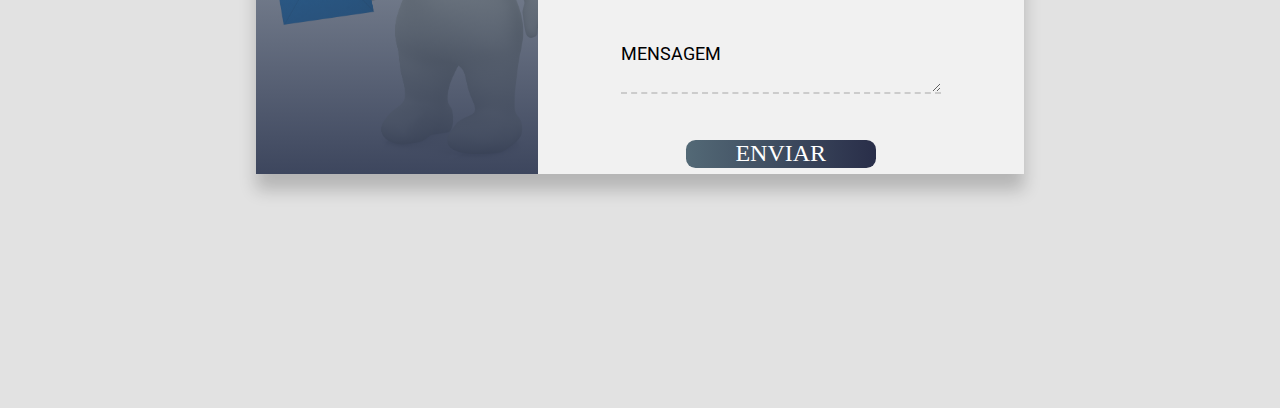
==== commit e61deecd: ":package: Contato:" ====
--- a/index.html
+++ b/index.html
@@ -9,6 +9,7 @@
     <link rel="stylesheet" href="./css/navegacao_menu.css">
     <link rel="stylesheet" href="./css/conhecimento.css">
     <link rel="stylesheet" href="./css/projeto.css">
+    <link rel="stylesheet" href="./css/contato.css">
     <link rel="apple-touch-icon" sizes="180x180" href="img/apple-touch-icon.png">
     <link rel="icon" type="image/png" sizes="32x32" href="img/favicon-32x32.png">
     <link rel="icon" type="image/png" sizes="16x16" href="img/favicon-16x16.png">
@@ -55,7 +56,7 @@
                     <li class="menu-item"><a href="#" class="menu-link">Projetos</a></li>
                     <li class="menu-item"><a href="#" class="menu-link">Contato</a></li>
                     <li class="menu-item"><a href="#" class="menu-link">Orçamento</a></li>
-                    <li class="menu-item"><a href="#" class="menu-link">Agradecimentos</a></li>
+                    <!--<li class="menu-item"><a href="#" class="menu-link">Agradecimentos</a></li>-->
                 </ul>
                 <!--End .menu-->
             </nav>
@@ -153,10 +154,10 @@
         <!--End .sessao-conhecimento-->
 
         <section class="sessao-projetos">
-            <div class="sessao-header">
+            <div class="sessao-header s">
                 <h1>Projetos</h1>
             </div>
-            <!--End .sessao-header-->
+            <!--End .sessao-header .s-->
             <div class="projetos">
                 <div class="card">
                     <div class="card-img-wrapper">
@@ -168,7 +169,7 @@
                         <h3>HTML, CSS, JS...</h3>
                         <p>Contrary to popular belief, Lorem Ipsum is not simply random text. It has roots in a piece of classical Latin literature from 45 BC, making it over 2000 years old. Richard McClintock, a Latin professor at Hampden-Sydney Collegein.
                         </p>
-                        <button>Saiba mais</button>
+                        <button class="btn">Saiba mais</button>
                     </div>
                     <!--End .card-info-->
                 </div>
@@ -183,7 +184,7 @@
                         <h3>FullStack, T.I...</h3>
                         <p>Contrary to popular belief, Lorem Ipsum is not simply random text. It has roots in a piece of classical Latin literature from 45 BC, making it over 2000 years old. Richard McClintock, a Latin professor at Hampden-Sydney Collegein.
                         </p>
-                        <button>Saiba mais</button>
+                        <button class="btn">Saiba mais</button>
                     </div>
                     <!--End .card-info-->
                 </div>
@@ -198,7 +199,7 @@
                         <h3>Visualg, C...</h3>
                         <p>Contrary to popular belief, Lorem Ipsum is not simply random text. It has roots in a piece of classical Latin literature from 45 BC, making it over 2000 years old. Richard McClintock, a Latin professor at Hampden-Sydney Collegein.
                         </p>
-                        <button>Saiba mais</button>
+                        <button class="btn">Saiba mais</button>
                     </div>
                     <!--End .card-info-->
                 </div>
@@ -208,6 +209,38 @@
         </section>
         <!--End .sessao-projetos-->
 
+        <section class="sessao-contato">
+            <div class="contato-wrapper">
+                <div class="contato-left"></div>
+                <!--End .contato-left-->
+                <div class="contato-right">
+                    <h1>Contato</h1>
+                    <form>
+                        <div class="input-group">
+                            <input type="text" class="field" id="nome">
+                            <label for="nome" class="field-label">Nome</label>
+                        </div>
+                        <!--End .input-group-->
+                        <div class="input-group">
+                            <input type="text" class="field" id="email">
+                            <label for="email" class="field-label">E-mail</label>
+                        </div>
+                        <!--End .input-group-->
+                        <div class="input-group">
+                            <textarea class="field" id="mensagem"></textarea>
+                            <label for="mensagem" class="field-label">Mensagem</label>
+                        </div>
+                        <!--End .input-group-->
+                        <button type="submit" class="btn btn-submit">Enviar</button>
+                    </form>
+                    <!--End .form-->
+                </div>
+                <!--End .contato-right-->
+            </div>
+            <!--End .contato-wrapper-->
+        </section>
+        <!--End .sessao-contato-->
+
     </div>
     <!--End .container-->
 
--- a/css/navegacao_menu.css
+++ b/css/navegacao_menu.css
@@ -19,8 +19,6 @@
 }
 
 .hamburguer {
-    /*background-color: red;
-    */
     width: 2rem;
     height: 2rem;
     position: fixed;
@@ -48,14 +46,16 @@
 }
 
 .hamburguer span {
+    font-size: 1.2rem;
+    letter-spacing: 0.2rem;
     position: absolute;
     left: 3rem;
     height: 2rem;
-    width: 4rem;
+    width: 5.8rem;
     display: flex;
     justify-content: center;
     align-items: center;
-    background-color: #3E4C60;
+    background-color: rgb(32, 32, 187);
     color: #fff;
     font-family: var(--font-action);
     visibility: hidden;
@@ -64,7 +64,7 @@
 .hamburguer span::before {
     content: "";
     position: absolute;
-    border-right: .5rem solid #3E4C60;
+    border-right: .5rem solid rgb(32, 32, 187);
     border-left: .5rem solid transparent;
     border-top: .5rem solid transparent;
     border-bottom: .5rem solid transparent;
@@ -112,10 +112,11 @@
     z-index: 999;
     width: 20rem;
     height: 100vh;
-    background-color: rgba(245, 6, 6, 0.774);
+    background-color: rgba(40, 50, 76, 0.9);
     position: fixed;
     top: 0;
     right: -21rem;
+    opacity: 1;
     transition: all 1.8s;
     -webkit-transition: all 1.8s;
     -moz-transition: all 1.8s;
--- a/css/conhecimento.css
+++ b/css/conhecimento.css
@@ -18,6 +18,14 @@
     font-size: 18px;
 }
 
+.sessao-conhecimento {
+    background-color: #e2e2e2;
+    margin-bottom: 0.1rem;
+    width: 100%;
+    height: 100vh;
+    margin-top: 0.2rem;
+}
+
 .sessao-header {
     display: flex;
     justify-content: center;
@@ -28,7 +36,7 @@
     font-size: 2.7rem;
     color: rgb(56, 55, 55);
     border-bottom: 4px solid #4E6270;
-    margin-bottom: 2rem;
+    margin-top: 1.1rem;
 }
 
 .sessao-conhecimentos {
@@ -46,10 +54,11 @@
     display: flex;
     align-items: center;
     color: rgb(56, 55, 55);
+    margin-top: 3.3rem;
 }
 
 .conhecimento-header i {
-    font-size: 2rem;
+    font-size: 3.8rem;
 }
 
 .conhecimento-header h3 {
@@ -61,6 +70,7 @@
 .conhecimento-text {
     font-family: var(--font-secundary);
     margin-top: 1rem;
+    font-size: 1rem;
 }
 
 .conhecimento-img-wrapper {
--- a/css/projeto.css
+++ b/css/projeto.css
@@ -18,15 +18,24 @@
     font-size: 12px;
 }
 
+.sessao-projetos {
+    background-color: #e2e2e2;
+    width: 100%;
+    height: 100vh;
+}
+
+.sessao-header.s {
+    margin-bottom: 5rem;
+}
+
 .projetos {
     display: flex;
     justify-content: space-evenly;
-    background-color: #f5f5f5;
 }
 
 .card {
-    width: 21rem;
-    height: 27rem;
+    width: 25rem;
+    height: 38rem;
     transition: all .9s;
     -webkit-transition: all .9s;
     -moz-transition: all .9s;
@@ -40,7 +49,7 @@
     height: 100%;
     background-color: rgba(85, 85, 85, 0.664);
     border-radius: .6rem;
-    z-index: 1;
+    /*z-index: 1;*/
 }
 
 .card-img-wrapper img {
@@ -71,7 +80,7 @@
 
 .card-info h2 {
     font-family: var(--font-primary);
-    font-size: 2rem;
+    font-size: 2.4rem;
     font-weight: 500;
     color: #eee;
     margin-bottom: 2rem
@@ -81,7 +90,7 @@
     margin-bottom: 1.8rem;
     font-family: var(--font-secundary);
     font-weight: 700;
-    font-size: 1.2rem;
+    font-size: 1.3rem;
     color: red;
 }
 
@@ -91,11 +100,10 @@
     font-family: var(--font-secundary);
     font-weight: 450;
     word-spacing: 0.3rem;
+    font-size: 1.1rem;
 }
 
-.card-info button {
-    width: 8rem;
-    height: 2.5rem;
+.btn {
     margin-top: 1.2rem;
     background: #536976;
     /*fallbackforoldbrowsers*/
@@ -112,6 +120,16 @@
     -moz-border-radius: .6rem;
     -ms-border-radius: .6rem;
     -o-border-radius: .6rem;
+    text-transform: uppercase;
+}
+
+.btn:hover {
+    color: #000;
+}
+
+.card-info button {
+    width: 10rem;
+    height: 2.5rem;
 }
 
 .card:hover .card-info {
--- a/css/contato.css
+++ b/css/contato.css
@@ -0,0 +1,115 @@
+@import url('https://fonts.googleapis.com/css2?family=Montserrat:ital,wght@0,100;0,200;0,300;0,400;0,500;0,600;0,700;0,800;0,900;1,100;1,200;1,300;1,400;1,500;1,600;1,700;1,800;1,900&family=New+Tegomin&family=Roboto:ital,wght@0,100;0,300;0,400;0,500;0,700;0,900;1,100;1,300;1,400;1,500;1,700;1,900&display=swap');
+@import url('https://fonts.googleapis.com/css2?family=Josefin+Slab:ital,wght@0,100;0,200;0,300;0,400;0,500;0,600;0,700;1,100;1,200;1,300;1,400;1,500;1,600;1,700&display=swap');
+@import url("https://cdnjs.cloudflare.com/ajax/libs/font-awesome/5.15.3/css/all.min.css");
+* {
+    margin: 0;
+    padding: 0;
+    list-style: none;
+    text-decoration: none;
+}
+
+:root {
+    --font-primary: "Montserrat", serif;
+    --font-secundary: "Roboto", serif;
+    --font-action: "Josefin", serif;
+}
+
+body {
+    font-size: 12px;
+}
+
+.sessao-contato {
+    z-index: 1;
+    margin-top: 0.2rem;
+    width: 100%;
+    height: 100vh;
+    background-color: #e2e2e2;
+    display: flex;
+    align-items: center;
+    justify-content: center;
+}
+
+.sessao-contato h1 {
+    width: 100%;
+    text-align: center;
+    font-family: var(--font-primary);
+    font-size: 3rem;
+    color: #000;
+    font-weight: lighter;
+    text-shadow: 1px 1px 1px #ccc;
+}
+
+.contato-wrapper {
+    width: 60%;
+    height: 27rem;
+    display: flex;
+    box-shadow: 0 1rem 1rem rgba(0, 0, 0, 0.2);
+}
+
+.contato-left {
+    width: 40%;
+    background: linear-gradient(rgba(78, 99, 113, 0.4), rgba(40, 50, 76, 0.9)), url(../img/contato1.2.jpg);
+    background-size: cover;
+}
+
+.contato-right {
+    width: 60%;
+    background-color: #f1f1f1;
+    padding: 1rem 2rem 2rem 2rem;
+}
+
+.sessao-contato form {
+    display: flex;
+    flex-direction: column;
+    align-items: center;
+}
+
+.field {
+    background: transparent;
+    border: none;
+    width: 20rem;
+    font-size: 1.2rem;
+    font-family: var(--font-secundary);
+    border-bottom: 2px #ccc dashed;
+    height: 3rem;
+    outline: none;
+    margin: 1.4rem 0;
+}
+
+.input-group textarea {
+    padding-top: 1rem;
+    max-width: 27rem;
+    max-height: 5rem;
+}
+
+.input-group {
+    position: relative;
+}
+
+.field-label {
+    position: absolute;
+    left: 0;
+    top: 2.4rem;
+    font-size: 1.1rem;
+    font-family: var(--font-secundary);
+    text-transform: uppercase;
+    transition: all 0.6s;
+    -webkit-transition: all 0.6s;
+    -moz-transition: all 0.6s;
+    -ms-transition: all 0.6s;
+    -o-transition: all 0.6s;
+}
+
+.field:focus~label {
+    top: 0;
+    font-size: 1rem;
+}
+
+.field:focus {
+    border-bottom: solid 1px;
+}
+
+.btn-submit {
+    width: 45%;
+    height: 1.8rem;
+}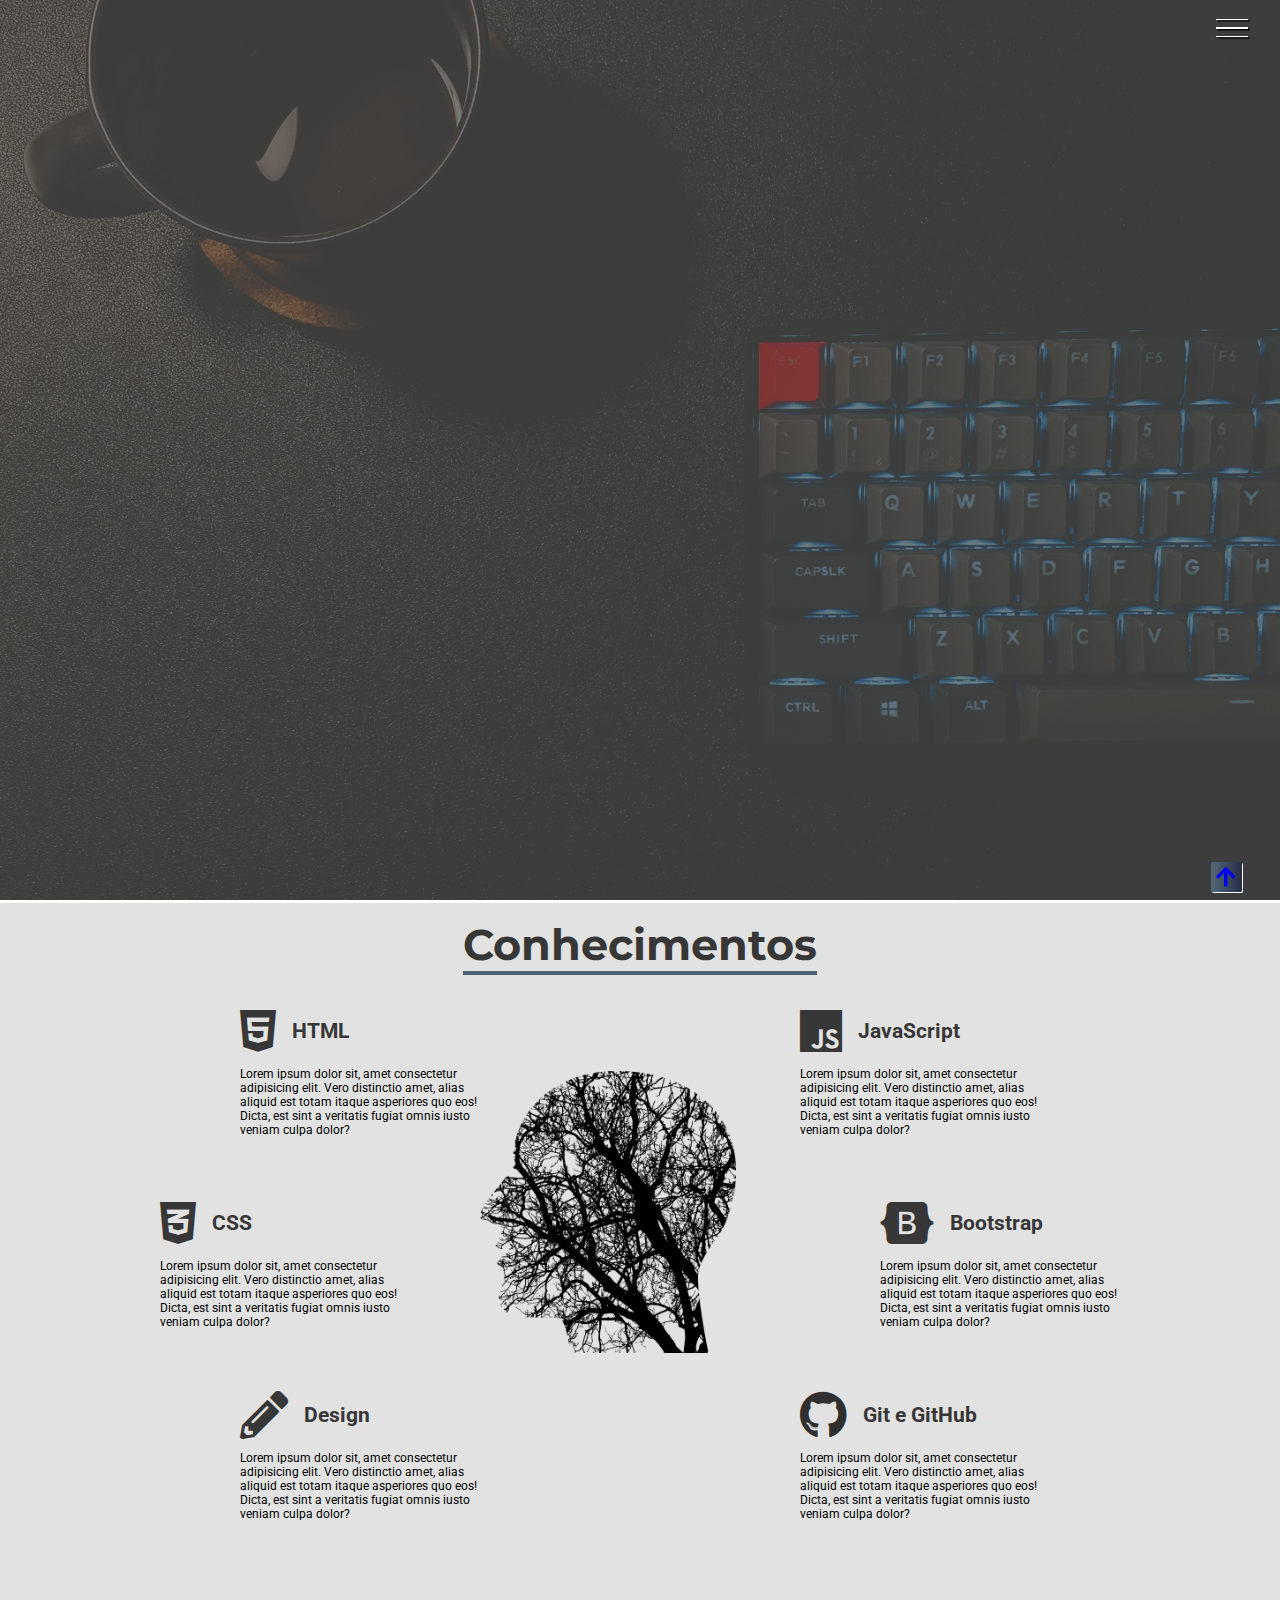
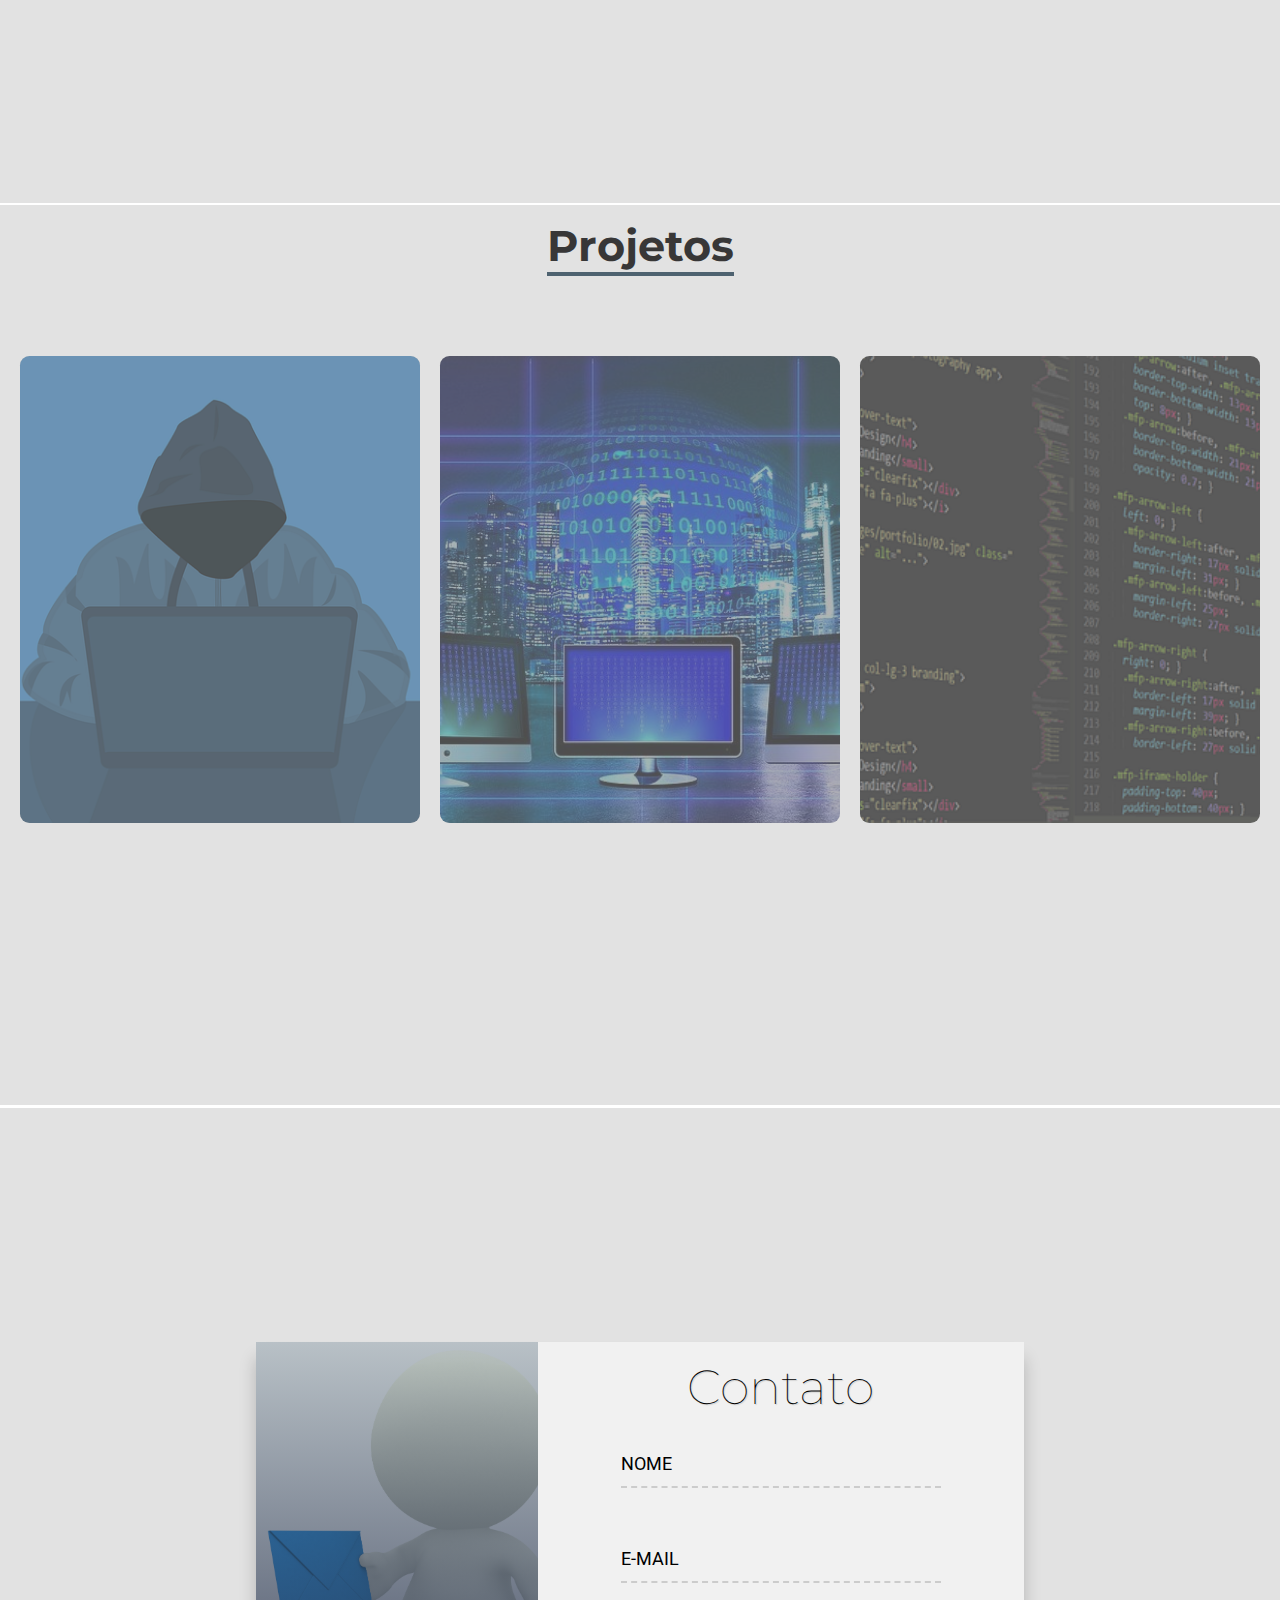
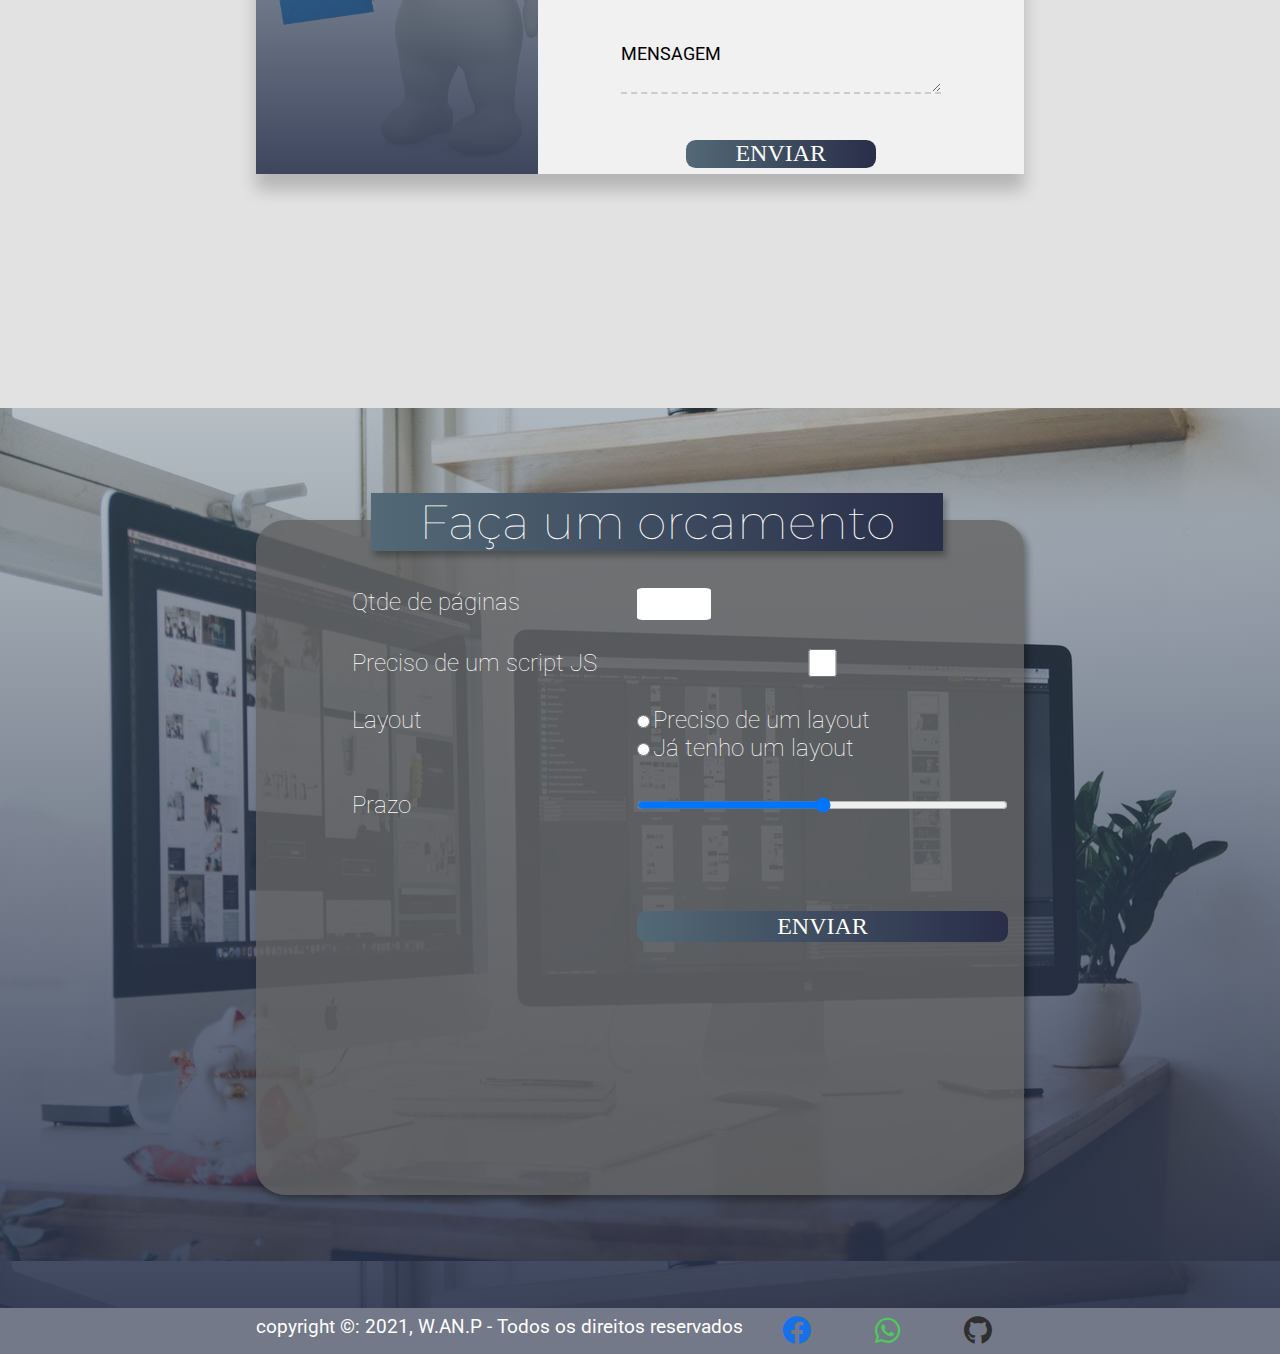
==== commit e887bd3a: ":package: Footer e configuração do menu, e botão topo" ====
--- a/index.html
+++ b/index.html
@@ -10,6 +10,8 @@
     <link rel="stylesheet" href="./css/conhecimento.css">
     <link rel="stylesheet" href="./css/projeto.css">
     <link rel="stylesheet" href="./css/contato.css">
+    <link rel="stylesheet" href="./css/orcamento.css">
+    <link rel="stylesheet" href="./css/footer.css">
     <link rel="apple-touch-icon" sizes="180x180" href="img/apple-touch-icon.png">
     <link rel="icon" type="image/png" sizes="32x32" href="img/favicon-32x32.png">
     <link rel="icon" type="image/png" sizes="16x16" href="img/favicon-16x16.png">
@@ -30,7 +32,7 @@
         </div>
         <!--End .hamburguer-->
 
-        <header>
+        <header id="home">
 
             <div class="img-wrapper">
                 <img src="img/bg.jpg" alt="">
@@ -51,11 +53,11 @@
         <aside class="side-bar">
             <nav>
                 <ul class="menu">
-                    <li class="menu-item"><a href="#" class="menu-link">Home</a></li>
-                    <li class="menu-item"><a href="#" class="menu-link">Conhecimento</a></li>
-                    <li class="menu-item"><a href="#" class="menu-link">Projetos</a></li>
-                    <li class="menu-item"><a href="#" class="menu-link">Contato</a></li>
-                    <li class="menu-item"><a href="#" class="menu-link">Orçamento</a></li>
+                    <li class="menu-item"><a href="#home" class="menu-link">Home</a></li>
+                    <li class="menu-item"><a href="#conhecimentos" class="menu-link">Conhecimento</a></li>
+                    <li class="menu-item"><a href="#projetos" class="menu-link">Projetos</a></li>
+                    <li class="menu-item"><a href="#contato" class="menu-link">Contato</a></li>
+                    <li class="menu-item"><a href="#orcamento" class="menu-link">Orçamento</a></li>
                     <!--<li class="menu-item"><a href="#" class="menu-link">Agradecimentos</a></li>-->
                 </ul>
                 <!--End .menu-->
@@ -70,7 +72,7 @@
         </aside>
         <!--End .side_bar-->
 
-        <section class="sessao-conhecimento">
+        <section class="sessao-conhecimento" id="conhecimentos">
             <div class="sessao-header">
                 <h1>Conhecimentos</h1>
             </div>
@@ -153,7 +155,7 @@
         </section>
         <!--End .sessao-conhecimento-->
 
-        <section class="sessao-projetos">
+        <section class="sessao-projetos" id="projetos">
             <div class="sessao-header s">
                 <h1>Projetos</h1>
             </div>
@@ -209,7 +211,7 @@
         </section>
         <!--End .sessao-projetos-->
 
-        <section class="sessao-contato">
+        <section class="sessao-contato" id="contato">
             <div class="contato-wrapper">
                 <div class="contato-left"></div>
                 <!--End .contato-left-->
@@ -241,6 +243,59 @@
         </section>
         <!--End .sessao-contato-->
 
+        <section class="sessao-orcamento" id="orcamento">
+            <div class="orcamento-wrapper">
+                <h1>Faça um orcamento</h1>
+                <form action="">
+                    <label for="qtde">Qtde de páginas</label>
+                    <input type="number" min="1" name="qtde" id="qtde">
+                    <label for="js">Preciso de um script JS</label>
+                    <input type="checkbox" name="js" id="js">
+                    <label>Layout</label>
+                    <div class="group-layout">
+                        <div>
+                            <input type="radio" name="layout" id="layout-sim">
+                            <label for="layout-sim">Preciso de um layout</label>
+                        </div>
+                        <!--End .-->
+                        <div>
+                            <input type="radio" name="layout" id="layout-nao">
+                            <label for="layout-nao">Já tenho um layout</label>
+                        </div>
+                        <!--End .-->
+                    </div>
+                    <label for="prazo">Prazo</label>
+                    <input type="range" name="prazo" id="prazo">
+                    <button type="submit" class="btn btn-orcamento">Enviar</button>
+                </form>
+                <!--End form-->
+            </div>
+            <!--End .orcamento-wrapper-->
+        </section>
+        <!--End .orcamento-->
+        <footer>
+            <div class="footer-content">
+                <p>
+                    copyright &copy: 2021, W.AN.P - Todos os direitos reservados
+                </p>
+                <!--End p-->
+                <div class="social-list">
+                    <ul>
+                        <li class="li"><a href=""><i class="fab fa-facebook"></i></a></li>
+                        <li class="li"><a href=""><i class="fab fa-whatsapp"></i></a></li>
+                        <li class="li"><a href=""><i class="fab fa-github"></i></a></li>
+                    </ul>
+                    <!--End ul-->
+                </div>
+                <!--End .social-list-->
+            </div>
+            <!--End .footer-content-->
+        </footer>
+        <!--end footer-->
+        <a href="#home" id="link-topo">
+            <i class="fas fa-arrow-up"></i>
+        </a>
+        <!--End i-->
     </div>
     <!--End .container-->
 
--- a/css/header.css
+++ b/css/header.css
@@ -10,6 +10,10 @@
     --font-primary: "Montserrat", serif;
     --font-secundary: "Roboto", serif;
     --font-action: "Josefin", serif;
+}
+
+html {
+    scroll-behavior: smooth;
 }
 
 body {
--- a/css/navegacao_menu.css
+++ b/css/navegacao_menu.css
@@ -12,6 +12,10 @@
     --font-primary: "Montserrat", serif;
     --font-secundary: "Roboto", serif;
     --font-action: "Josefin", serif;
+}
+
+html {
+    scroll-behavior: smooth;
 }
 
 body {
--- a/css/conhecimento.css
+++ b/css/conhecimento.css
@@ -12,6 +12,10 @@
     --font-primary: "Montserrat", serif;
     --font-secundary: "Roboto", serif;
     --font-action: "Josefin", serif;
+}
+
+html {
+    scroll-behavior: smooth;
 }
 
 body {
@@ -36,7 +40,7 @@
     font-size: 2.7rem;
     color: rgb(56, 55, 55);
     border-bottom: 4px solid #4E6270;
-    margin-top: 1.1rem;
+    margin-top: 0.9rem;
 }
 
 .sessao-conhecimentos {
@@ -54,23 +58,22 @@
     display: flex;
     align-items: center;
     color: rgb(56, 55, 55);
-    margin-top: 3.3rem;
+    margin-top: 2rem;
 }
 
 .conhecimento-header i {
-    font-size: 3.8rem;
+    font-size: 3rem;
 }
 
 .conhecimento-header h3 {
     font-family: var(--font-secundary);
-    font-size: 1.5rem;
+    font-size: 1.3rem;
     padding-left: 1rem;
 }
 
 .conhecimento-text {
     font-family: var(--font-secundary);
-    margin-top: 1rem;
-    font-size: 1rem;
+    margin-top: 0.8rem;
 }
 
 .conhecimento-img-wrapper {
--- a/css/projeto.css
+++ b/css/projeto.css
@@ -12,6 +12,10 @@
     --font-primary: "Montserrat", serif;
     --font-secundary: "Roboto", serif;
     --font-action: "Josefin", serif;
+}
+
+html {
+    scroll-behavior: smooth;
 }
 
 body {
@@ -35,7 +39,7 @@
 
 .card {
     width: 25rem;
-    height: 38rem;
+    height: 29.2rem;
     transition: all .9s;
     -webkit-transition: all .9s;
     -moz-transition: all .9s;
--- a/css/orcamento.css
+++ b/css/orcamento.css
@@ -0,0 +1,101 @@
+@import url('https://fonts.googleapis.com/css2?family=Montserrat:ital,wght@0,100;0,200;0,300;0,400;0,500;0,600;0,700;0,800;0,900;1,100;1,200;1,300;1,400;1,500;1,600;1,700;1,800;1,900&family=New+Tegomin&family=Roboto:ital,wght@0,100;0,300;0,400;0,500;0,700;0,900;1,100;1,300;1,400;1,500;1,700;1,900&display=swap');
+@import url('https://fonts.googleapis.com/css2?family=Josefin+Slab:ital,wght@0,100;0,200;0,300;0,400;0,500;0,600;0,700;1,100;1,200;1,300;1,400;1,500;1,600;1,700&display=swap');
+@import url("https://cdnjs.cloudflare.com/ajax/libs/font-awesome/5.15.3/css/all.min.css");
+* {
+    margin: 0;
+    padding: 0;
+    list-style: none;
+    text-decoration: none;
+}
+
+:root {
+    --font-primary: "Montserrat", serif;
+    --font-secundary: "Roboto", serif;
+    --font-action: "Josefin", serif;
+}
+
+html {
+    scroll-behavior: smooth;
+}
+
+body {
+    font-size: 12px;
+}
+
+.sessao-orcamento {
+    width: 100%;
+    height: 100vh;
+    background: linear-gradient(rgba(78, 99, 113, 0.4), rgba(40, 50, 76, 0.9)), url(../img/bg-orcamento.jpg);
+    object-fit: cover;
+    display: flex;
+    justify-content: center;
+    align-items: center;
+}
+
+.orcamento-wrapper {
+    width: 60%;
+    height: 75%;
+    background-color: rgba(100, 100, 100, 0.8);
+    border-radius: 4%;
+    -webkit-border-radius: 4%;
+    -moz-border-radius: 4%;
+    -ms-border-radius: 4%;
+    -o-border-radius: 4%;
+    box-shadow: 0.2rem 0.3rem 0.4rem rgba(0, 0, 0, 0.3);
+    position: relative;
+}
+
+.sessao-orcamento h1 {
+    position: absolute;
+    top: -4%;
+    left: 15%;
+    background: #536976;
+    /*fallbackforoldbrowsers*/
+    background: -webkit-linear-gradient(to right, #536976, #292E49);
+    /*Chrome10-25,Safari5.1-6*/
+    background: linear-gradient(to right, #536976, #292E49);
+    /*W3C,IE10+/Edge,Firefox16+,Chrome26+,Opera12+,Safari7+*/
+    padding: 0 3rem;
+    color: #fff;
+    font-family: var(--font-primary);
+    font-size: 3rem;
+    font-weight: lighter;
+    box-shadow: 0.2rem 0.3rem 0.4rem rgba(0, 0, 0, 0.3);
+}
+
+.sessao-orcamento form {
+    margin: 4.2rem 1rem 0.8rem 6rem;
+    display: grid;
+    grid-template-columns: auto 1fr;
+    column-gap: 2.5rem;
+    row-gap: 1.8rem;
+}
+
+.sessao-orcamento label {
+    font-family: var(--font-secundary);
+    font-size: 1.5rem;
+    font-weight: lighter;
+    color: #fff;
+}
+
+.sessao-orcamento input[type="number"] {
+    font-family: var(--font-secundary);
+    width: 4rem;
+    font-size: 1.2rem;
+    outline: none;
+    border: none;
+    border-radius: 8%;
+    -webkit-border-radius: 8%;
+    -moz-border-radius: 8%;
+    -ms-border-radius: 8%;
+    -o-border-radius: 8%;
+    padding: 0.3rem;
+    outline: none padding: .3rem;
+}
+
+.btn-orcamento {
+    margin-top: 4rem;
+    padding: 0.1rem;
+    cursor: pointer;
+    grid-column: 2;
+}--- a/css/footer.css
+++ b/css/footer.css
@@ -0,0 +1,106 @@
+@import url('https://fonts.googleapis.com/css2?family=Montserrat:ital,wght@0,100;0,200;0,300;0,400;0,500;0,600;0,700;0,800;0,900;1,100;1,200;1,300;1,400;1,500;1,600;1,700;1,800;1,900&family=New+Tegomin&family=Roboto:ital,wght@0,100;0,300;0,400;0,500;0,700;0,900;1,100;1,300;1,400;1,500;1,700;1,900&display=swap');
+@import url('https://fonts.googleapis.com/css2?family=Josefin+Slab:ital,wght@0,100;0,200;0,300;0,400;0,500;0,600;0,700;1,100;1,200;1,300;1,400;1,500;1,600;1,700&display=swap');
+@import url("https://cdnjs.cloudflare.com/ajax/libs/font-awesome/5.15.3/css/all.min.css");
+* {
+    margin: 0;
+    padding: 0;
+    list-style: none;
+    text-decoration: none;
+}
+
+:root {
+    --font-primary: "Montserrat", serif;
+    --font-secundary: "Roboto", serif;
+    --font-action: "Josefin", serif;
+}
+
+html {
+    scroll-behavior: smooth;
+}
+
+body {
+    font-size: 12px;
+}
+
+footer {
+    width: 100%;
+    height: 2.9rem;
+    background-color: #2a334aa8;
+    display: flex;
+    justify-content: center;
+    align-items: center;
+}
+
+.footer-content {
+    width: 60%;
+    display: flex;
+    justify-content: space-between;
+}
+
+.footer-content p {
+    font-family: var(--font-secundary);
+    color: #fff;
+    font-size: 1.2rem;
+}
+
+.social-list a {
+    margin: 0 2rem 0;
+    font-size: 1.8rem;
+}
+
+.social-list ul {
+    display: flex;
+}
+
+i.fab.fa-whatsapp {
+    color: #4CCB5A;
+}
+
+i.fab.fa-github {
+    color: #302F2F;
+}
+
+i.fab.fa-facebook {
+    color: #1670E7;
+}
+
+i {
+    transition: all 1.2s;
+    -webkit-transition: all 1.2s;
+    -moz-transition: all 1.2s;
+    -ms-transition: all 1.2s;
+    -o-transition: all 1.2s;
+}
+
+i:hover {
+    font-size: 2rem;
+}
+
+#link-topo {
+    font-size: 1.4rem;
+    position: fixed;
+    right: 2.4rem;
+    bottom: 0.5rem;
+    width: 1.9rem;
+    height: 1.9rem;
+    border-radius: 6%;
+    background: #536976;
+    /*fallbackforoldbrowsers*/
+    background: -webkit-linear-gradient(to right, #536976, #292E49);
+    /*Chrome10-25,Safari5.1-6*/
+    background: linear-gradient(to right, #536976, #292E49);
+    /*W3C,IE10+/Edge,Firefox16+,Chrome26+,Opera12+,Safari7+*/
+    text-align: center;
+    display: flex;
+    align-items: center;
+    justify-content: center;
+    -webkit-border-radius: 6%;
+    -moz-border-radius: 6%;
+    -ms-border-radius: 6%;
+    -o-border-radius: 6%;
+    box-shadow: 1px 1px white;
+}
+
+.abrir-menu.side-bar#link-topo {
+    visibility: hidden;
+}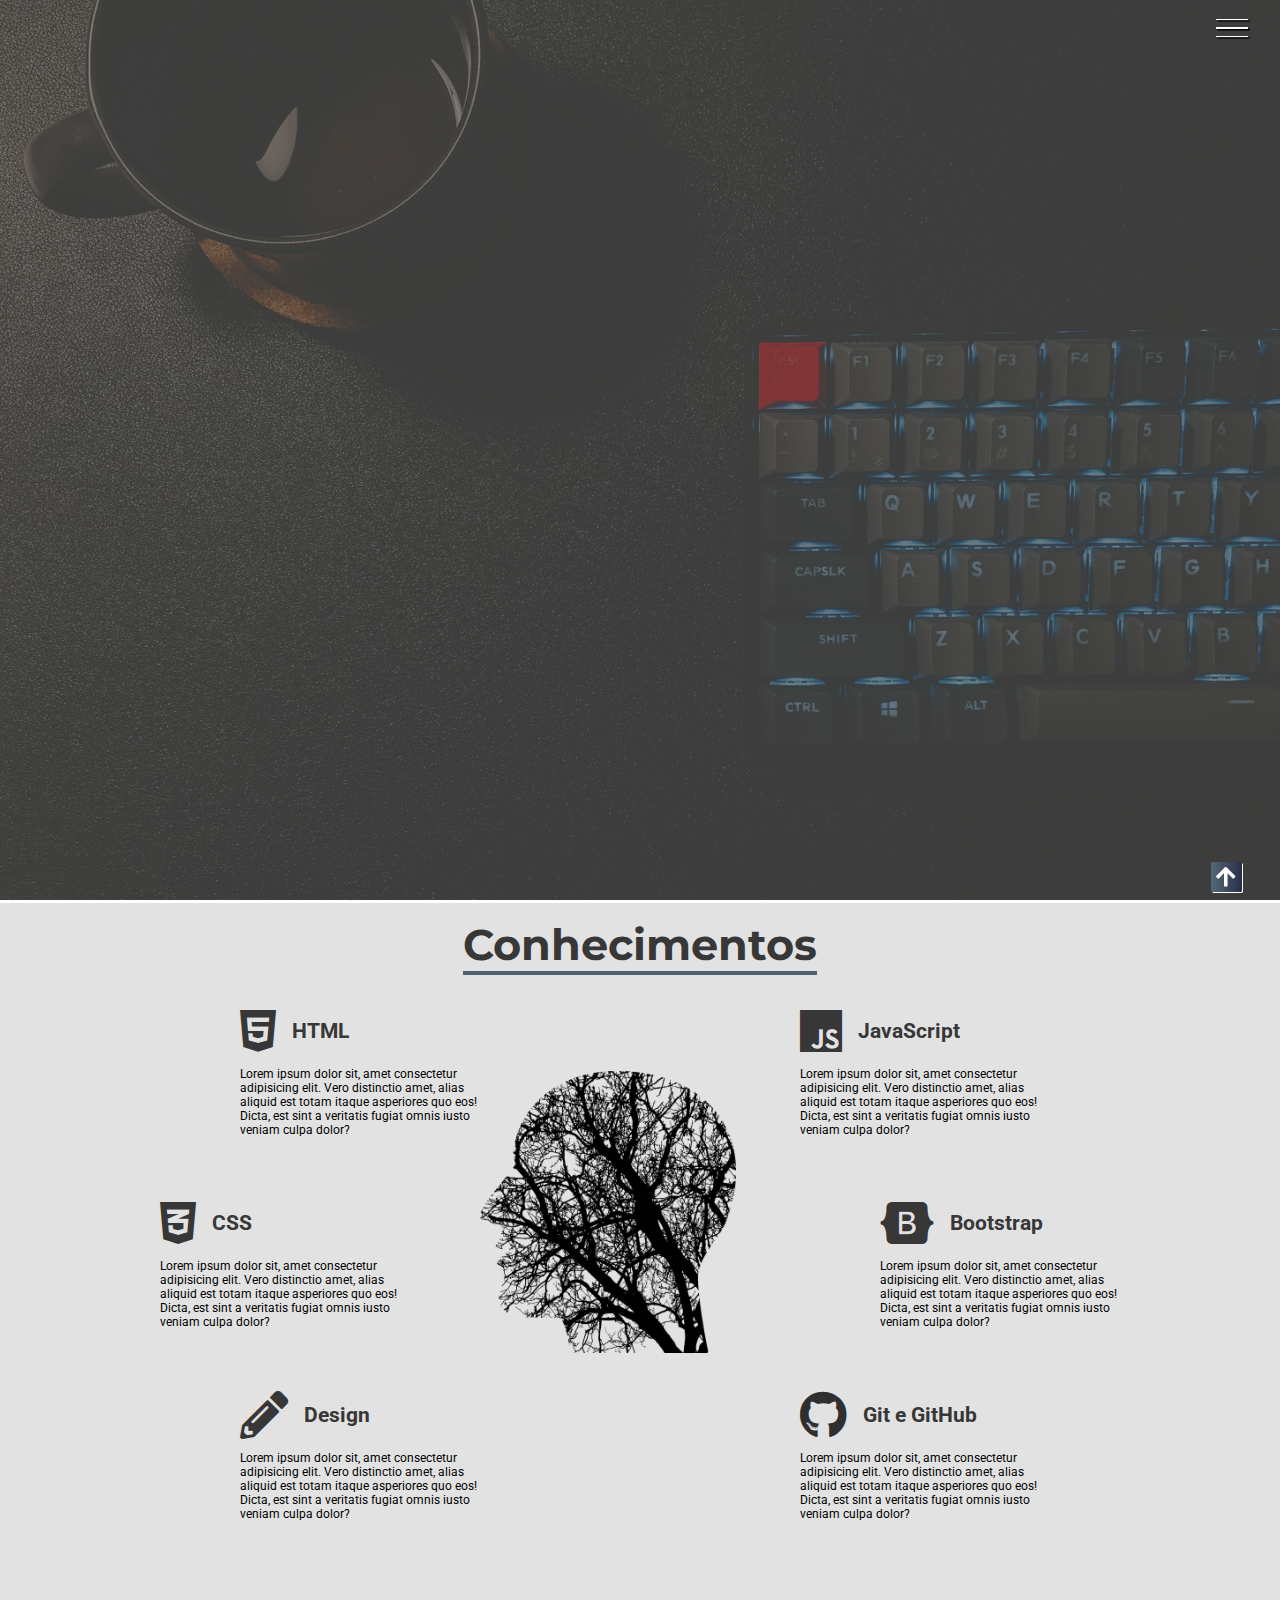
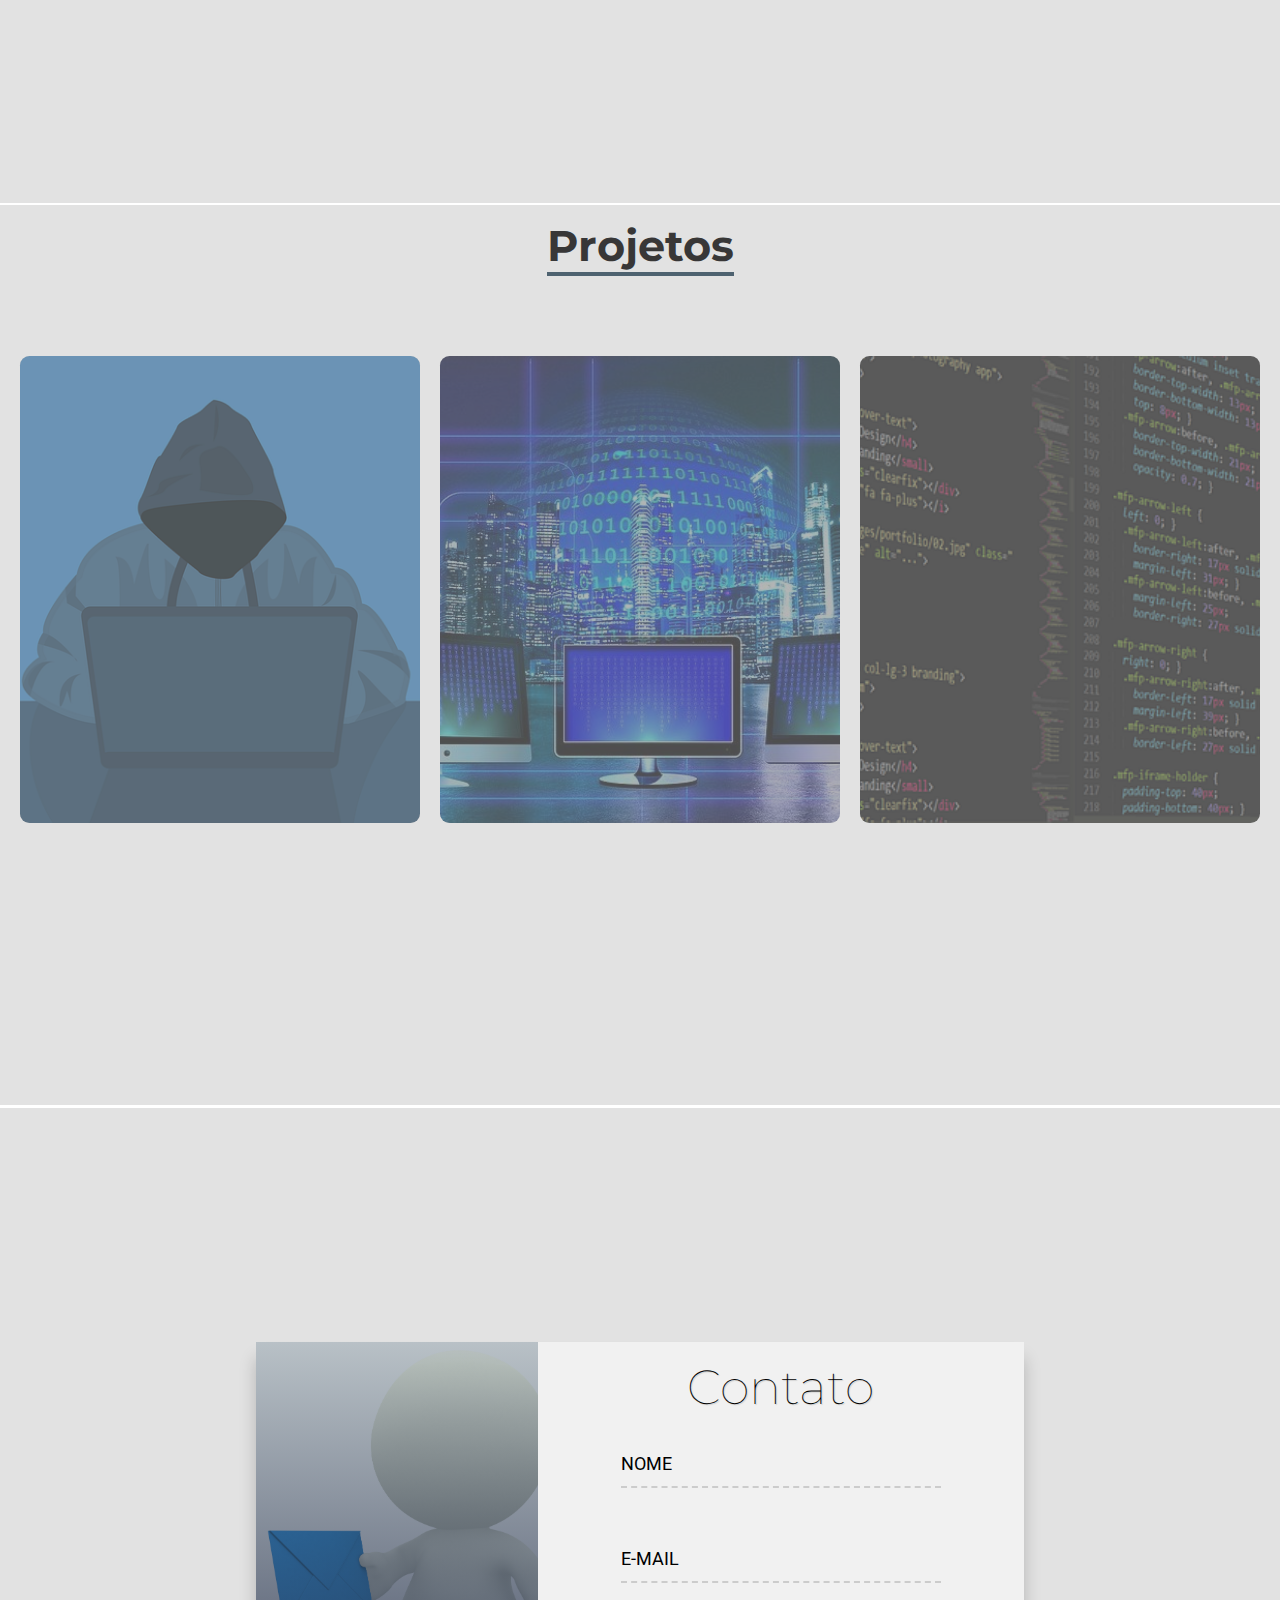
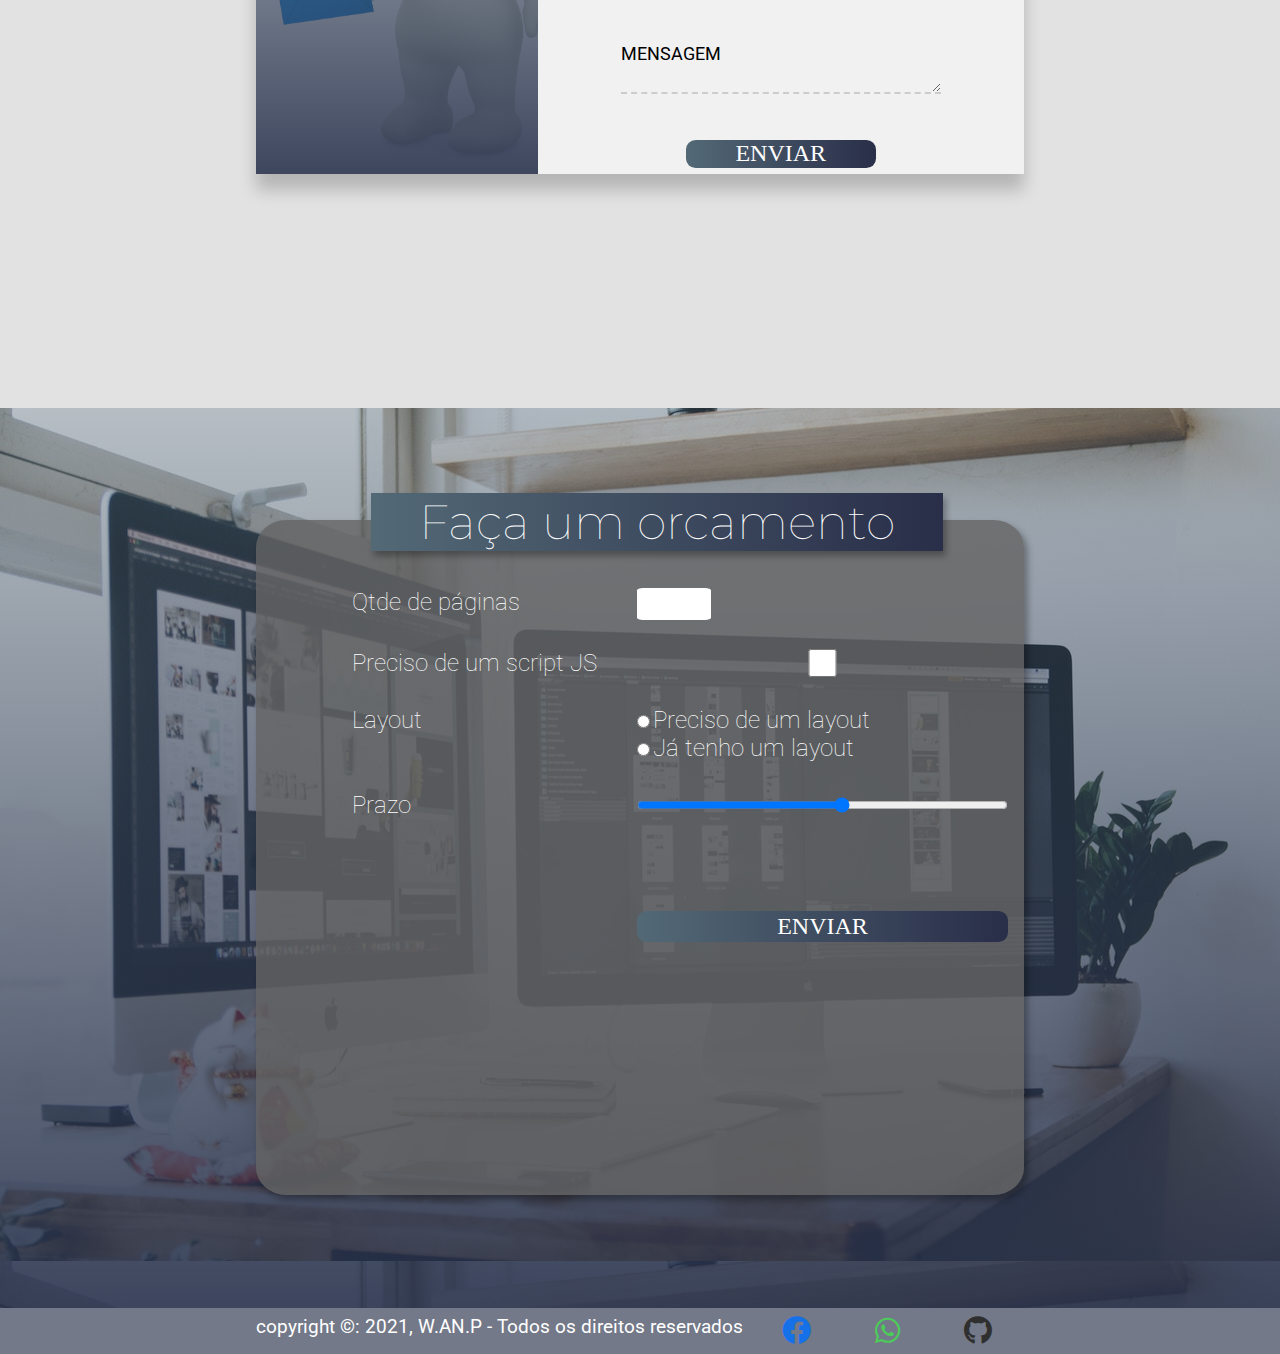
==== commit 87e5fc1f: ":package: Cálculo do oraçamento" ====
--- a/index.html
+++ b/index.html
@@ -265,7 +265,8 @@
                         <!--End .-->
                     </div>
                     <label for="prazo">Prazo</label>
-                    <input type="range" name="prazo" id="prazo">
+                    <input type="range" name="prazo" id="prazo" min="1" max="10">
+                    <label id="preco"></label>
                     <button type="submit" class="btn btn-orcamento">Enviar</button>
                 </form>
                 <!--End form-->
@@ -302,5 +303,6 @@
 </body>
 
 <script src="js/abrir_menu.js"></script>
+<script src="js/calc_orcamento.js"></script>
 
 </html>--- a/css/footer.css
+++ b/css/footer.css
@@ -99,8 +99,5 @@
     -ms-border-radius: 6%;
     -o-border-radius: 6%;
     box-shadow: 1px 1px white;
-}
-
-.abrir-menu.side-bar#link-topo {
-    visibility: hidden;
+    color: #fff;
 }